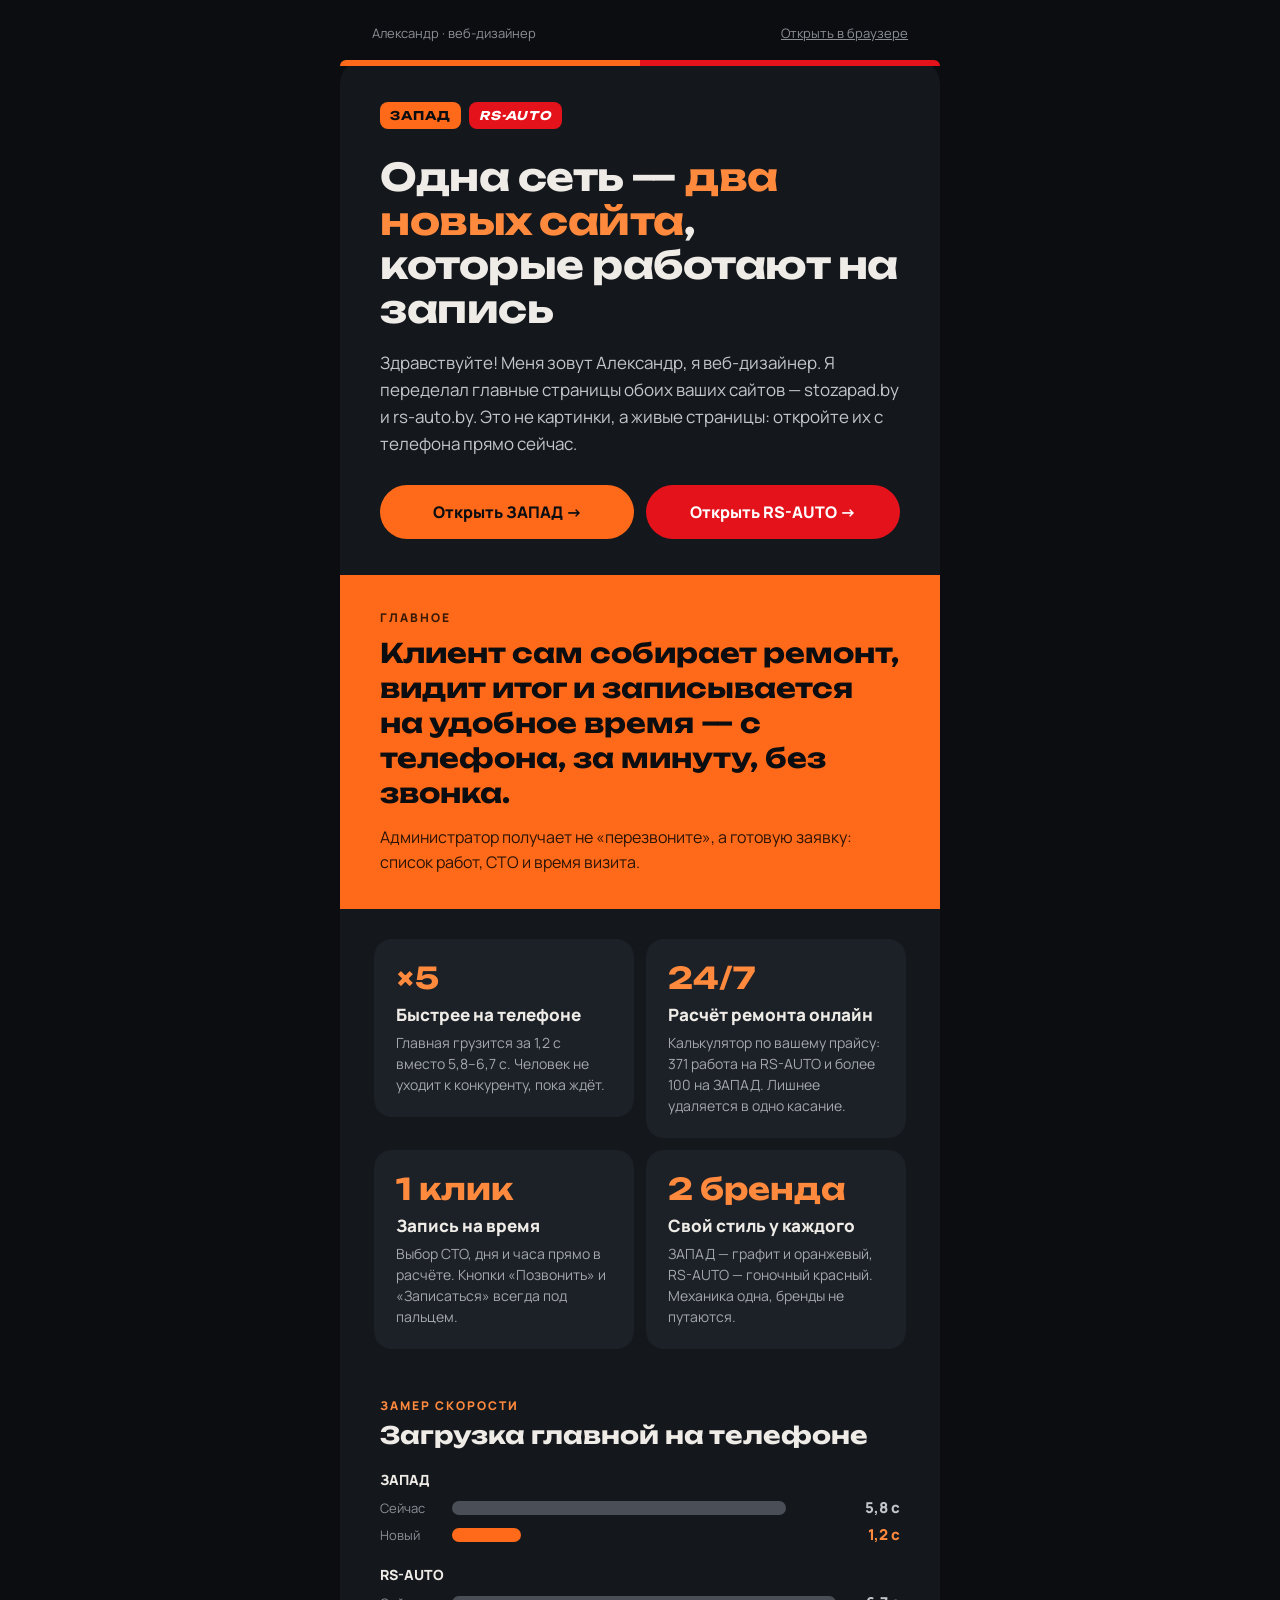
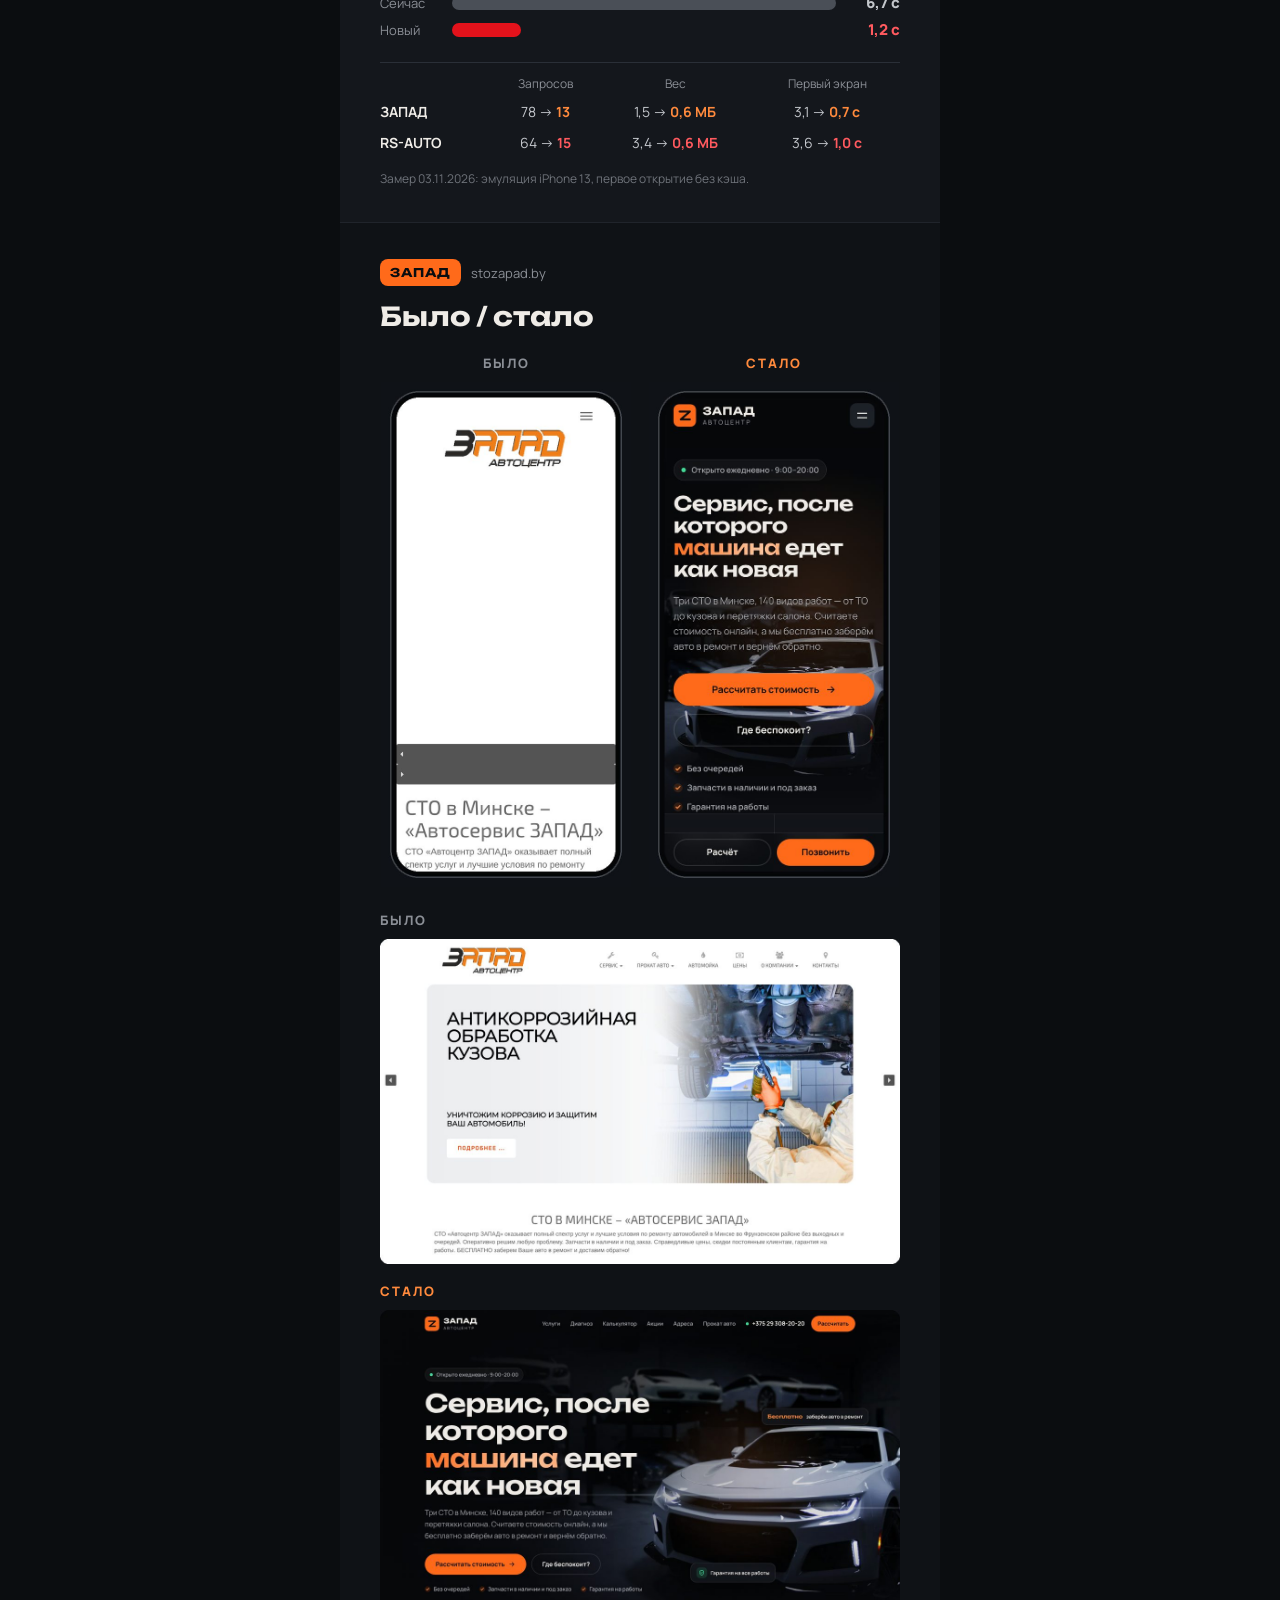
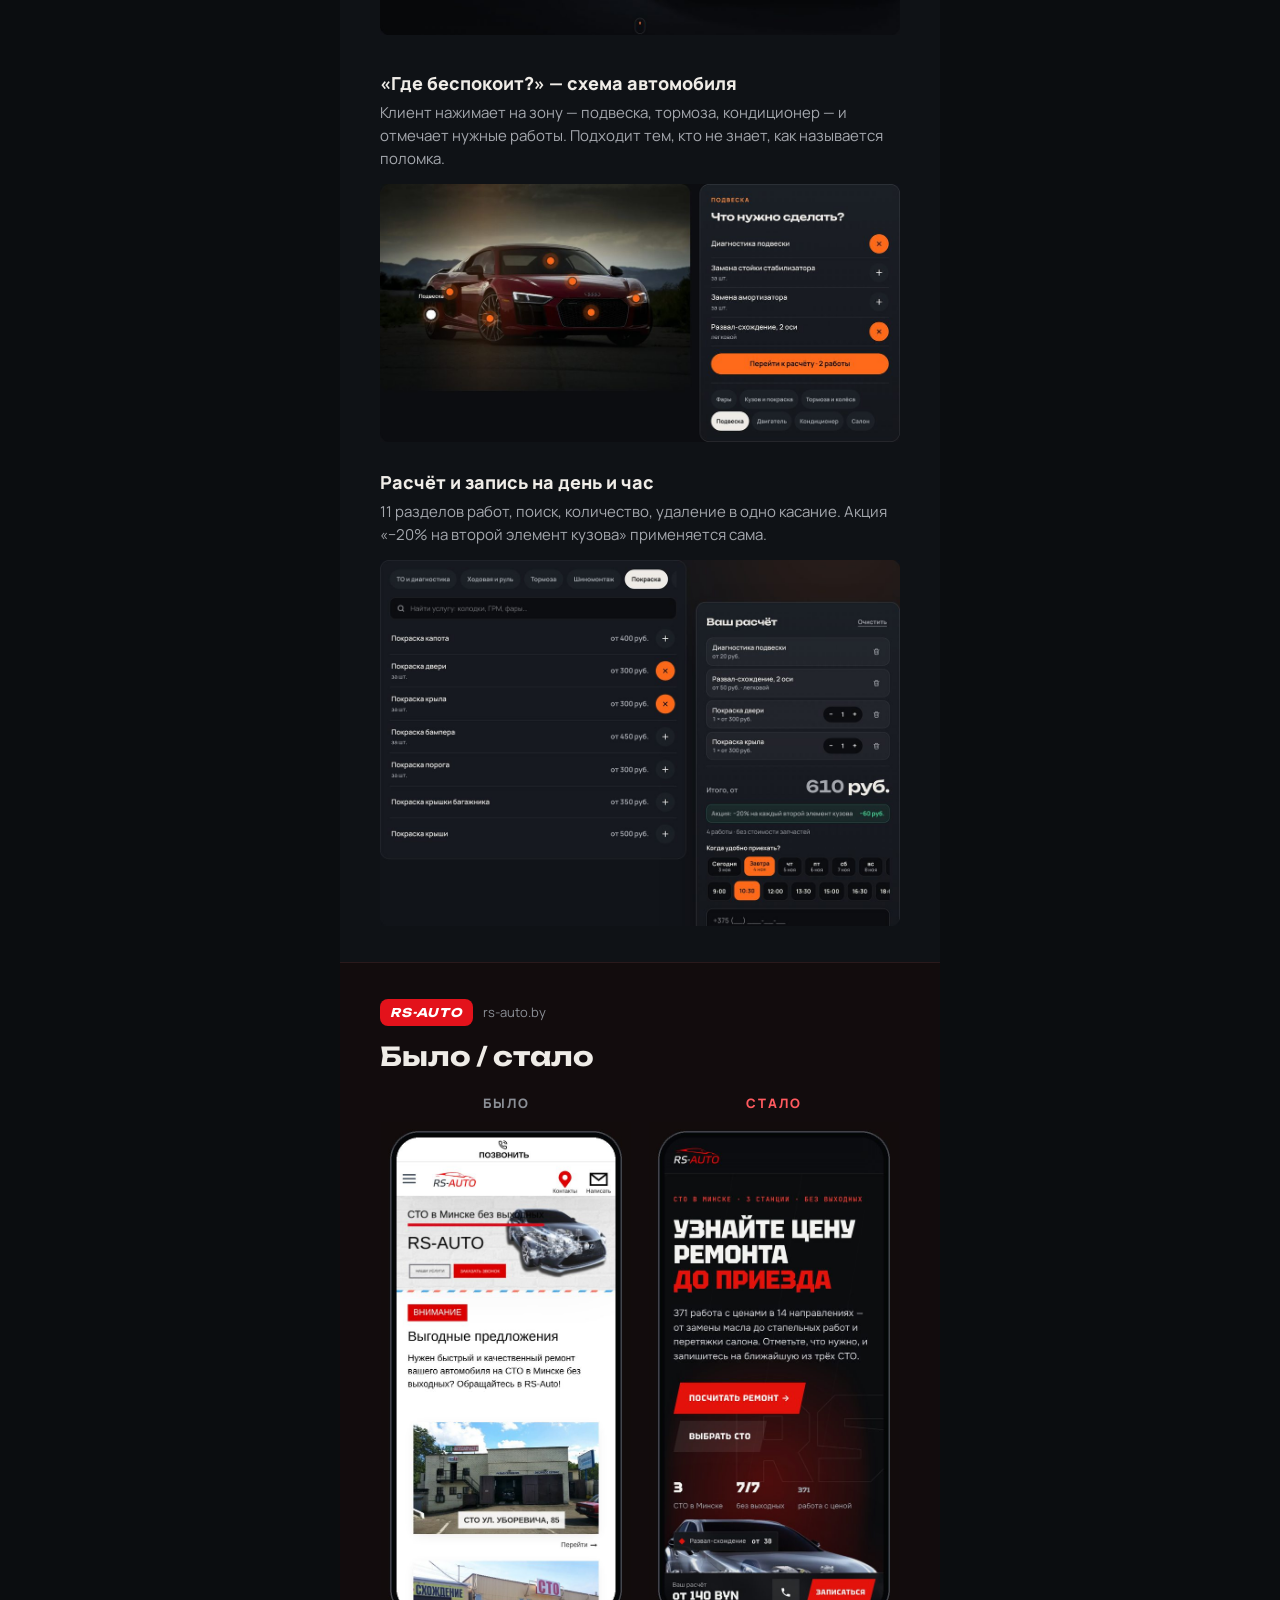
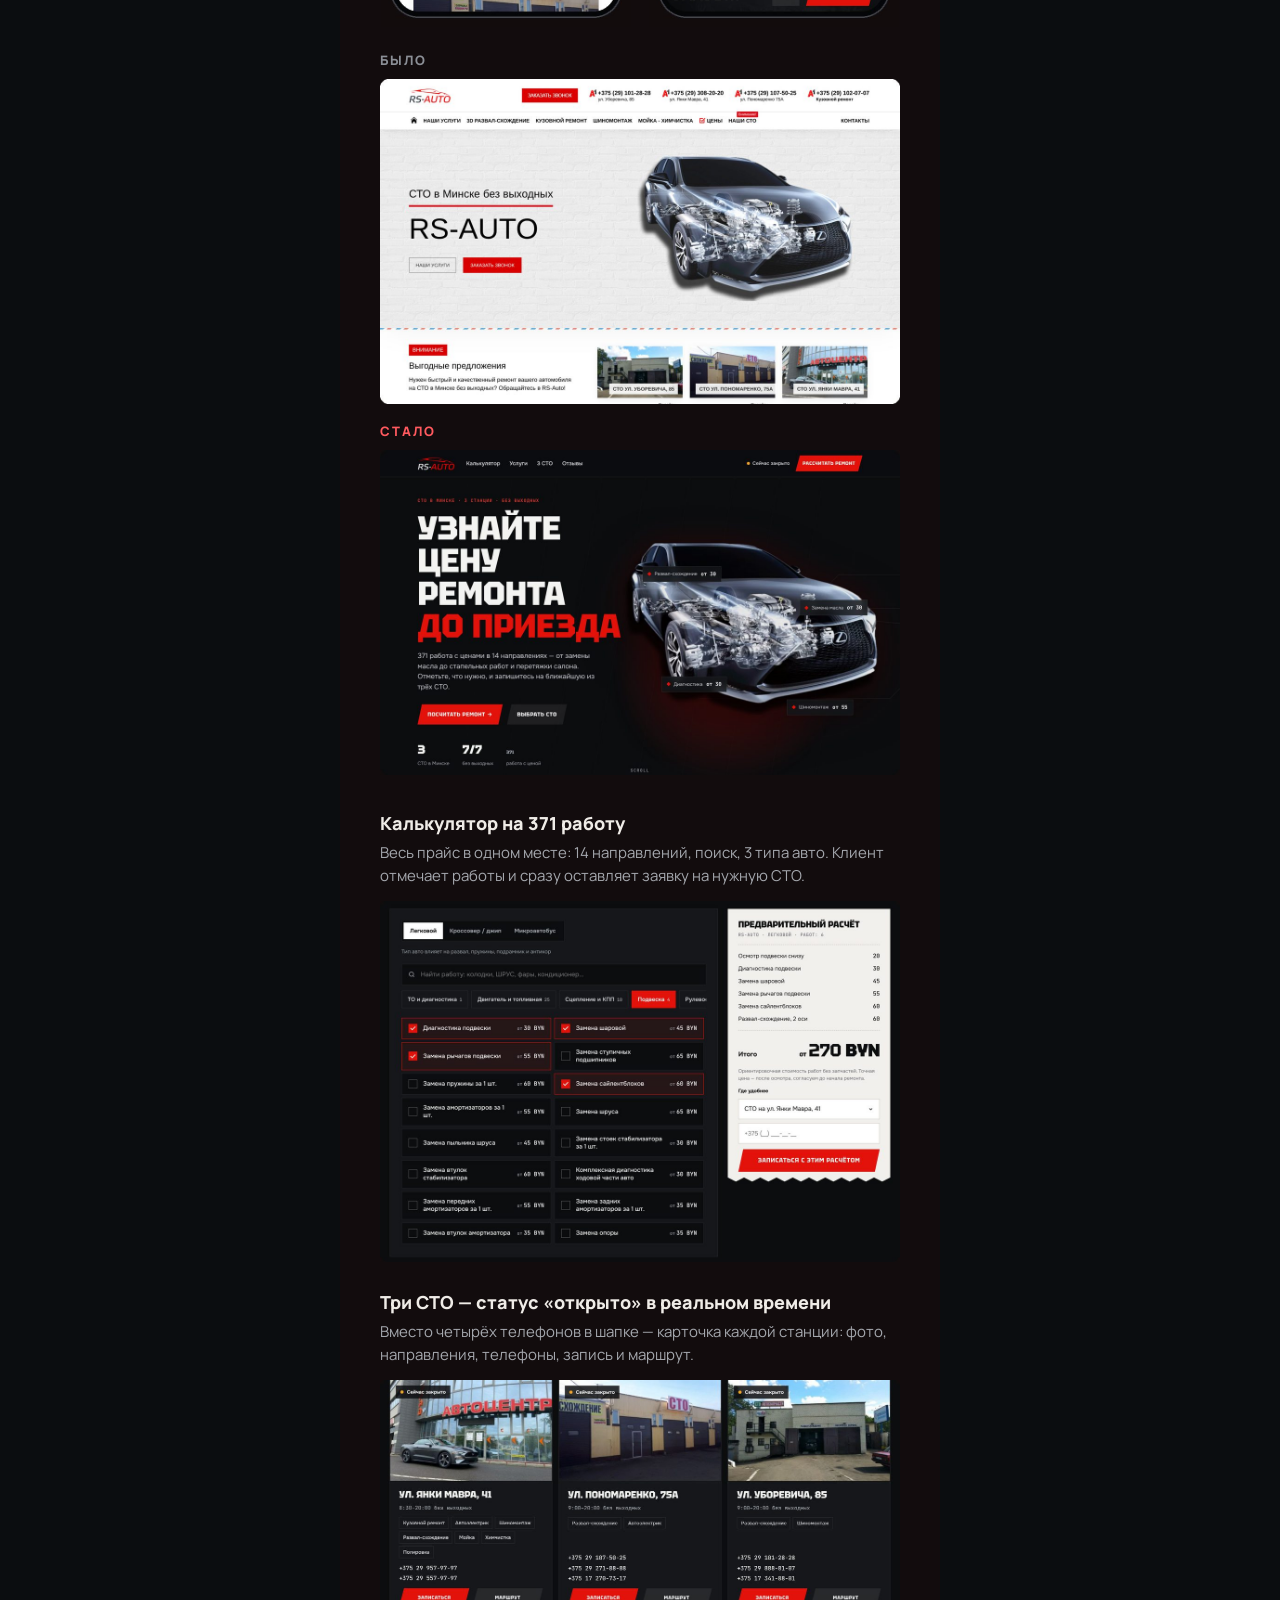
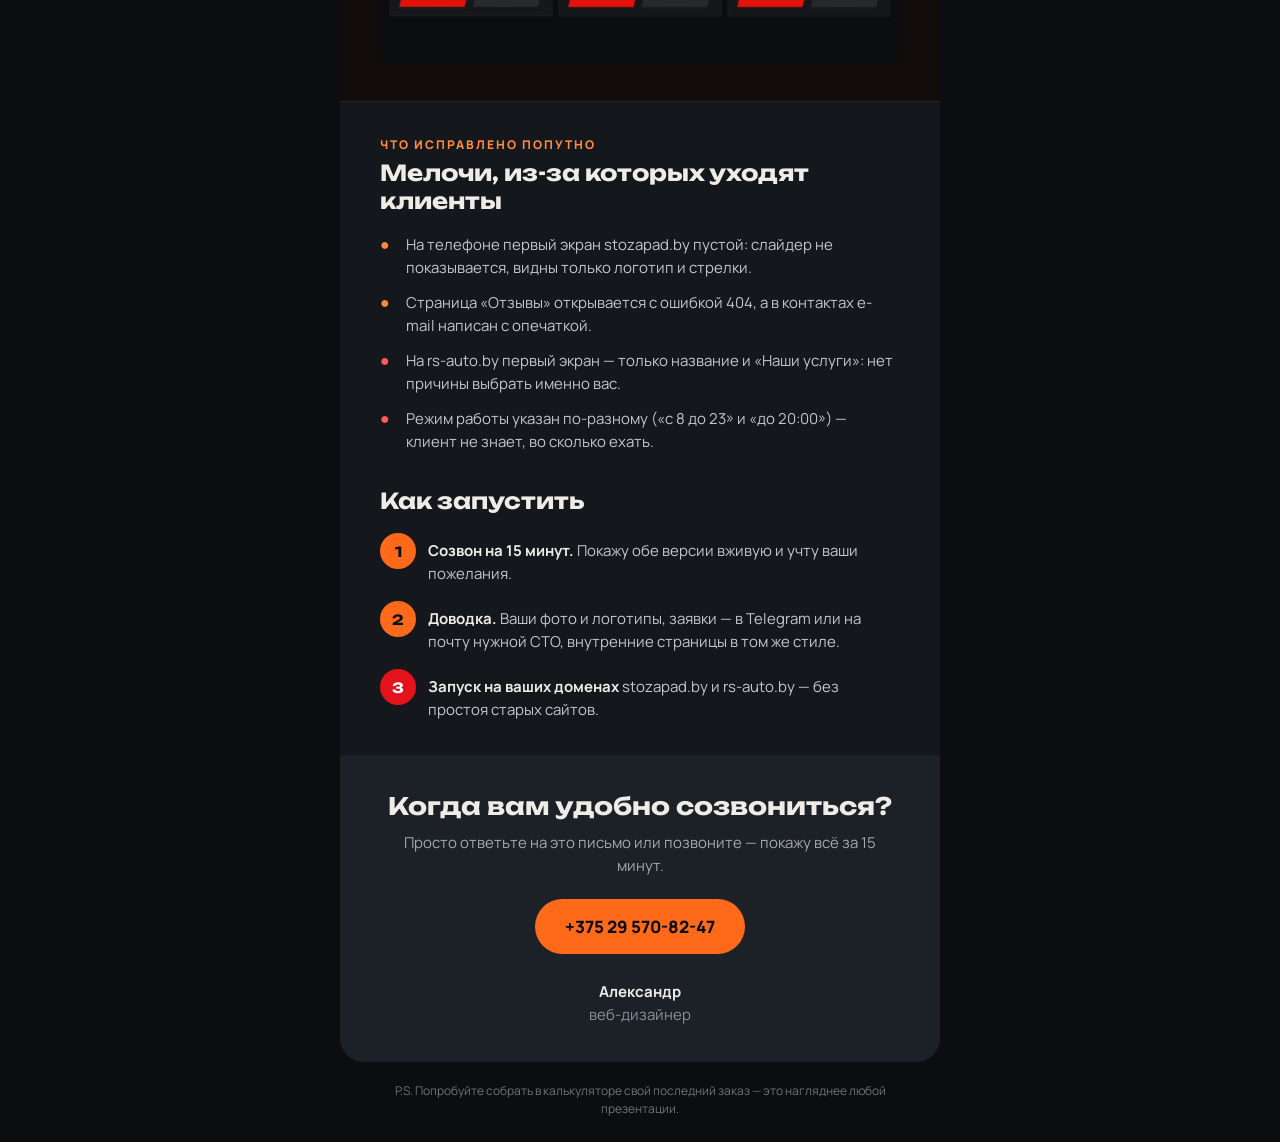
==== kp/index.html @ d2c8d39c "Коммерческое предложение (email) для ЗАПАД и RS-AUTO: было/стало, замеры скорости, УТП Co-Authored-B" ====
<!doctype html>
<html lang="ru" xmlns="http://www.w3.org/1999/xhtml">
<head>
<meta charset="utf-8">
<meta name="viewport" content="width=device-width, initial-scale=1">
<meta name="color-scheme" content="dark light">
<meta name="supported-color-schemes" content="dark light">
<title>Новые сайты для ЗАПАД и RS-AUTO — уже можно открыть с телефона</title>
<link href="https://fonts.googleapis.com/css2?family=Manrope:wght@400;600;700;800&family=Unbounded:wght@600;700&display=swap" rel="stylesheet">
<style>
  body{margin:0;padding:0;background:#0b0d10}
  a{color:#ff8a3d}
  @media only screen and (max-width:620px){
    .container{width:100%!important}
    .px{padding-left:20px!important;padding-right:20px!important}
    .stack{display:block!important;width:100%!important}
    .stack-pad{padding:0 0 12px 0!important}
    .h1{font-size:30px!important;line-height:36px!important}
    .h2{font-size:24px!important;line-height:30px!important}
    .big{font-size:40px!important}
    .phone{width:100%!important;max-width:260px!important;height:auto!important}
  }
</style>
</head>
<body style="margin:0;padding:0;background:#0b0d10;">
<!-- прехедер: виден в списке писем рядом с темой -->
<div style="display:none;max-height:0;overflow:hidden;opacity:0;color:#0b0d10;font-size:1px;line-height:1px;">Загрузка 1,2 с вместо 6,7 с, онлайн-расчёт ремонта и запись на время. Было / стало — внутри.&#8199;&#847;&#8199;&#847;&#8199;&#847;&#8199;&#847;&#8199;&#847;&#8199;&#847;&#8199;&#847;&#8199;&#847;</div>

<table role="presentation" width="100%" cellpadding="0" cellspacing="0" border="0" bgcolor="#0b0d10" style="background:#0b0d10;">
<tr><td align="center" style="padding:24px 12px;">

<table role="presentation" class="container" width="600" cellpadding="0" cellspacing="0" border="0" style="width:600px;max-width:600px;">

  <!-- верхняя строка -->
  <tr><td class="px" style="padding:0 32px 18px;font-family:Manrope,Arial,Helvetica,sans-serif;font-size:13px;line-height:18px;color:#8b8f96;">
    <table role="presentation" width="100%" cellpadding="0" cellspacing="0" border="0"><tr>
      <td style="font-family:Manrope,Arial,sans-serif;font-size:13px;color:#8b8f96;">Александр · веб-дизайнер</td>
      <td align="right" style="font-family:Manrope,Arial,sans-serif;font-size:13px;"><a href="https://dirol982.github.io/stozapad/kp/" style="color:#8b8f96;text-decoration:underline;">Открыть в браузере</a></td>
    </tr></table>
  </td></tr>

  <!-- HERO -->
  <tr><td bgcolor="#14171c" style="background:#14171c;border-radius:24px 24px 0 0;padding:0;">
    <table role="presentation" width="100%" cellpadding="0" cellspacing="0" border="0">
      <tr>
        <td width="50%" height="6" bgcolor="#ff6a1a" style="background:#ff6a1a;height:6px;font-size:0;line-height:0;border-radius:24px 0 0 0;">&nbsp;</td>
        <td width="50%" height="6" bgcolor="#e3121b" style="background:#e3121b;height:6px;font-size:0;line-height:0;border-radius:0 24px 0 0;">&nbsp;</td>
      </tr>
    </table>
    <table role="presentation" width="100%" cellpadding="0" cellspacing="0" border="0">
      <tr><td class="px" style="padding:36px 40px 8px;">
        <table role="presentation" cellpadding="0" cellspacing="0" border="0"><tr>
          <td style="background:#ff6a1a;border-radius:8px;padding:6px 10px;font-family:Unbounded,'Arial Black',Arial,sans-serif;font-size:12px;font-weight:700;color:#0b0d10;letter-spacing:1px;">ЗАПАД</td>
          <td style="width:8px;font-size:0;">&nbsp;</td>
          <td style="background:#e3121b;border-radius:8px;padding:6px 10px;font-family:Unbounded,'Arial Black',Arial,sans-serif;font-size:12px;font-weight:700;color:#ffffff;letter-spacing:1px;font-style:italic;">RS-AUTO</td>
        </tr></table>
      </td></tr>
      <tr><td class="px" style="padding:18px 40px 0;">
        <h1 class="h1" style="margin:0;font-family:Unbounded,'Arial Black',Arial,sans-serif;font-size:38px;line-height:44px;font-weight:700;color:#efece7;letter-spacing:-0.5px;">Одна сеть — <span style="color:#ff8a3d;">два новых сайта</span>, которые работают на запись</h1>
      </td></tr>
      <tr><td class="px" style="padding:18px 40px 0;font-family:Manrope,Arial,sans-serif;font-size:17px;line-height:27px;color:#c3c6cb;">
        Здравствуйте! Меня зовут Александр, я веб-дизайнер. Я переделал главные страницы обоих ваших сайтов — stozapad.by и rs-auto.by. Это не картинки, а живые страницы: откройте их с телефона прямо сейчас.
      </td></tr>
      <tr><td class="px" style="padding:28px 40px 36px;">
        <table role="presentation" cellpadding="0" cellspacing="0" border="0" width="100%"><tr>
          <td class="stack stack-pad" width="50%" style="padding-right:6px;">
            <table role="presentation" width="100%" cellpadding="0" cellspacing="0" border="0"><tr>
              <td align="center" bgcolor="#ff6a1a" style="background:#ff6a1a;border-radius:999px;">
                <a href="https://dirol982.github.io/stozapad/" style="display:block;padding:16px 10px;font-family:Manrope,Arial,sans-serif;font-size:16px;font-weight:800;color:#0b0d10;text-decoration:none;">Открыть ЗАПАД →</a>
              </td></tr></table>
          </td>
          <td class="stack" width="50%" style="padding-left:6px;">
            <table role="presentation" width="100%" cellpadding="0" cellspacing="0" border="0"><tr>
              <td align="center" bgcolor="#e3121b" style="background:#e3121b;border-radius:999px;">
                <a href="https://dirol982.github.io/rs-auto/" style="display:block;padding:16px 10px;font-family:Manrope,Arial,sans-serif;font-size:16px;font-weight:800;color:#ffffff;text-decoration:none;">Открыть RS-AUTO →</a>
              </td></tr></table>
          </td>
        </tr></table>
      </td></tr>
    </table>
  </td></tr>

  <!-- УТП -->
  <tr><td bgcolor="#ff6a1a" class="px" style="background:#ff6a1a;padding:34px 40px;">
    <p style="margin:0 0 10px;font-family:Manrope,Arial,sans-serif;font-size:12px;font-weight:800;letter-spacing:2px;text-transform:uppercase;color:#3a1a06;">Главное</p>
    <p class="h2" style="margin:0;font-family:Unbounded,'Arial Black',Arial,sans-serif;font-size:27px;line-height:35px;font-weight:700;color:#0b0d10;">Клиент сам собирает ремонт, видит итог и записывается на удобное время — с телефона, за минуту, без звонка.</p>
    <p style="margin:14px 0 0;font-family:Manrope,Arial,sans-serif;font-size:16px;line-height:25px;color:#2b1405;">Администратор получает не «перезвоните», а готовую заявку: список работ, СТО и время визита.</p>
  </td></tr>

  <!-- 4 преимущества -->
  <tr><td bgcolor="#14171c" class="px" style="background:#14171c;padding:30px 28px 10px;">
    <table role="presentation" width="100%" cellpadding="0" cellspacing="0" border="0">
      <tr>
        <td class="stack stack-pad" width="50%" valign="top" style="padding:0 6px 12px;">
          <table role="presentation" width="100%" cellpadding="0" cellspacing="0" border="0"><tr><td bgcolor="#1c2128" style="background:#1c2128;border-radius:18px;padding:22px;">
            <p style="margin:0;font-family:Unbounded,'Arial Black',Arial,sans-serif;font-size:30px;line-height:34px;font-weight:700;color:#ff8a3d;">×5</p>
            <p style="margin:8px 0 6px;font-family:Manrope,Arial,sans-serif;font-size:17px;font-weight:800;color:#efece7;">Быстрее на телефоне</p>
            <p style="margin:0;font-family:Manrope,Arial,sans-serif;font-size:14px;line-height:21px;color:#a4a7ad;">Главная грузится за 1,2 с вместо 5,8–6,7 с. Человек не уходит к конкуренту, пока ждёт.</p>
          </td></tr></table>
        </td>
        <td class="stack stack-pad" width="50%" valign="top" style="padding:0 6px 12px;">
          <table role="presentation" width="100%" cellpadding="0" cellspacing="0" border="0"><tr><td bgcolor="#1c2128" style="background:#1c2128;border-radius:18px;padding:22px;">
            <p style="margin:0;font-family:Unbounded,'Arial Black',Arial,sans-serif;font-size:30px;line-height:34px;font-weight:700;color:#ff8a3d;">24/7</p>
            <p style="margin:8px 0 6px;font-family:Manrope,Arial,sans-serif;font-size:17px;font-weight:800;color:#efece7;">Расчёт ремонта онлайн</p>
            <p style="margin:0;font-family:Manrope,Arial,sans-serif;font-size:14px;line-height:21px;color:#a4a7ad;">Калькулятор по вашему прайсу: 371 работа на RS-AUTO и более 100 на ЗАПАД. Лишнее удаляется в одно касание.</p>
          </td></tr></table>
        </td>
      </tr>
      <tr>
        <td class="stack stack-pad" width="50%" valign="top" style="padding:0 6px 12px;">
          <table role="presentation" width="100%" cellpadding="0" cellspacing="0" border="0"><tr><td bgcolor="#1c2128" style="background:#1c2128;border-radius:18px;padding:22px;">
            <p style="margin:0;font-family:Unbounded,'Arial Black',Arial,sans-serif;font-size:30px;line-height:34px;font-weight:700;color:#ff8a3d;">1 клик</p>
            <p style="margin:8px 0 6px;font-family:Manrope,Arial,sans-serif;font-size:17px;font-weight:800;color:#efece7;">Запись на время</p>
            <p style="margin:0;font-family:Manrope,Arial,sans-serif;font-size:14px;line-height:21px;color:#a4a7ad;">Выбор СТО, дня и часа прямо в расчёте. Кнопки «Позвонить» и «Записаться» всегда под пальцем.</p>
          </td></tr></table>
        </td>
        <td class="stack stack-pad" width="50%" valign="top" style="padding:0 6px 12px;">
          <table role="presentation" width="100%" cellpadding="0" cellspacing="0" border="0"><tr><td bgcolor="#1c2128" style="background:#1c2128;border-radius:18px;padding:22px;">
            <p style="margin:0;font-family:Unbounded,'Arial Black',Arial,sans-serif;font-size:30px;line-height:34px;font-weight:700;color:#ff8a3d;">2 бренда</p>
            <p style="margin:8px 0 6px;font-family:Manrope,Arial,sans-serif;font-size:17px;font-weight:800;color:#efece7;">Свой стиль у каждого</p>
            <p style="margin:0;font-family:Manrope,Arial,sans-serif;font-size:14px;line-height:21px;color:#a4a7ad;">ЗАПАД — графит и оранжевый, RS-AUTO — гоночный красный. Механика одна, бренды не путаются.</p>
          </td></tr></table>
        </td>
      </tr>
    </table>
  </td></tr>

  <!-- СКОРОСТЬ -->
  <tr><td bgcolor="#14171c" class="px" style="background:#14171c;padding:26px 40px 34px;">
    <p style="margin:0 0 6px;font-family:Manrope,Arial,sans-serif;font-size:12px;font-weight:800;letter-spacing:2px;text-transform:uppercase;color:#ff8a3d;">Замер скорости</p>
    <p class="h2" style="margin:0 0 20px;font-family:Unbounded,'Arial Black',Arial,sans-serif;font-size:24px;line-height:30px;font-weight:700;color:#efece7;">Загрузка главной на телефоне</p>

    <!-- ЗАПАД -->
    <p style="margin:0 0 8px;font-family:Manrope,Arial,sans-serif;font-size:14px;font-weight:800;color:#efece7;">ЗАПАД</p>
    <table role="presentation" width="100%" cellpadding="0" cellspacing="0" border="0" style="margin-bottom:6px;"><tr>
      <td width="72" style="font-family:Manrope,Arial,sans-serif;font-size:13px;color:#8b8f96;">Сейчас</td>
      <td><table role="presentation" width="87%" cellpadding="0" cellspacing="0" border="0"><tr><td bgcolor="#4a4f57" height="14" style="background:#4a4f57;border-radius:7px;height:14px;font-size:0;line-height:0;">&nbsp;</td></tr></table></td>
      <td width="64" align="right" style="font-family:Manrope,Arial,sans-serif;font-size:15px;font-weight:800;color:#c3c6cb;">5,8 с</td>
    </tr></table>
    <table role="presentation" width="100%" cellpadding="0" cellspacing="0" border="0" style="margin-bottom:20px;"><tr>
      <td width="72" style="font-family:Manrope,Arial,sans-serif;font-size:13px;color:#8b8f96;">Новый</td>
      <td><table role="presentation" width="18%" cellpadding="0" cellspacing="0" border="0"><tr><td bgcolor="#ff6a1a" height="14" style="background:#ff6a1a;border-radius:7px;height:14px;font-size:0;line-height:0;">&nbsp;</td></tr></table></td>
      <td width="64" align="right" style="font-family:Manrope,Arial,sans-serif;font-size:15px;font-weight:800;color:#ff8a3d;">1,2 с</td>
    </tr></table>

    <!-- RS -->
    <p style="margin:0 0 8px;font-family:Manrope,Arial,sans-serif;font-size:14px;font-weight:800;color:#efece7;">RS-AUTO</p>
    <table role="presentation" width="100%" cellpadding="0" cellspacing="0" border="0" style="margin-bottom:6px;"><tr>
      <td width="72" style="font-family:Manrope,Arial,sans-serif;font-size:13px;color:#8b8f96;">Сейчас</td>
      <td><table role="presentation" width="100%" cellpadding="0" cellspacing="0" border="0"><tr><td bgcolor="#4a4f57" height="14" style="background:#4a4f57;border-radius:7px;height:14px;font-size:0;line-height:0;">&nbsp;</td></tr></table></td>
      <td width="64" align="right" style="font-family:Manrope,Arial,sans-serif;font-size:15px;font-weight:800;color:#c3c6cb;">6,7 с</td>
    </tr></table>
    <table role="presentation" width="100%" cellpadding="0" cellspacing="0" border="0" style="margin-bottom:22px;"><tr>
      <td width="72" style="font-family:Manrope,Arial,sans-serif;font-size:13px;color:#8b8f96;">Новый</td>
      <td><table role="presentation" width="18%" cellpadding="0" cellspacing="0" border="0"><tr><td bgcolor="#e3121b" height="14" style="background:#e3121b;border-radius:7px;height:14px;font-size:0;line-height:0;">&nbsp;</td></tr></table></td>
      <td width="64" align="right" style="font-family:Manrope,Arial,sans-serif;font-size:15px;font-weight:800;color:#ff5a5f;">1,2 с</td>
    </tr></table>

    <table role="presentation" width="100%" cellpadding="0" cellspacing="0" border="0" style="border-top:1px solid #2a2f37;">
      <tr>
        <td style="padding:12px 0 4px;font-family:Manrope,Arial,sans-serif;font-size:12px;color:#8b8f96;"></td>
        <td align="center" style="padding:12px 0 4px;font-family:Manrope,Arial,sans-serif;font-size:12px;color:#8b8f96;">Запросов</td>
        <td align="center" style="padding:12px 0 4px;font-family:Manrope,Arial,sans-serif;font-size:12px;color:#8b8f96;">Вес</td>
        <td align="center" style="padding:12px 0 4px;font-family:Manrope,Arial,sans-serif;font-size:12px;color:#8b8f96;">Первый экран</td>
      </tr>
      <tr>
        <td style="padding:6px 0;font-family:Manrope,Arial,sans-serif;font-size:14px;font-weight:700;color:#efece7;">ЗАПАД</td>
        <td align="center" style="padding:6px 0;font-family:Manrope,Arial,sans-serif;font-size:14px;color:#c3c6cb;">78 → <b style="color:#ff8a3d;">13</b></td>
        <td align="center" style="padding:6px 0;font-family:Manrope,Arial,sans-serif;font-size:14px;color:#c3c6cb;">1,5 → <b style="color:#ff8a3d;">0,6 МБ</b></td>
        <td align="center" style="padding:6px 0;font-family:Manrope,Arial,sans-serif;font-size:14px;color:#c3c6cb;">3,1 → <b style="color:#ff8a3d;">0,7 с</b></td>
      </tr>
      <tr>
        <td style="padding:6px 0;font-family:Manrope,Arial,sans-serif;font-size:14px;font-weight:700;color:#efece7;">RS-AUTO</td>
        <td align="center" style="padding:6px 0;font-family:Manrope,Arial,sans-serif;font-size:14px;color:#c3c6cb;">64 → <b style="color:#ff5a5f;">15</b></td>
        <td align="center" style="padding:6px 0;font-family:Manrope,Arial,sans-serif;font-size:14px;color:#c3c6cb;">3,4 → <b style="color:#ff5a5f;">0,6 МБ</b></td>
        <td align="center" style="padding:6px 0;font-family:Manrope,Arial,sans-serif;font-size:14px;color:#c3c6cb;">3,6 → <b style="color:#ff5a5f;">1,0 с</b></td>
      </tr>
    </table>
    <p style="margin:12px 0 0;font-family:Manrope,Arial,sans-serif;font-size:12px;line-height:18px;color:#6f737a;">Замер 03.11.2026: эмуляция iPhone 13, первое открытие без кэша.</p>
  </td></tr>

  <!-- БЫЛО / СТАЛО: ЗАПАД -->
  <tr><td bgcolor="#0f1216" class="px" style="background:#0f1216;padding:36px 40px 10px;border-top:1px solid #20242b;">
    <table role="presentation" cellpadding="0" cellspacing="0" border="0"><tr>
      <td style="background:#ff6a1a;border-radius:8px;padding:6px 10px;font-family:Unbounded,'Arial Black',Arial,sans-serif;font-size:12px;font-weight:700;color:#0b0d10;letter-spacing:1px;">ЗАПАД</td>
      <td style="padding-left:10px;font-family:Manrope,Arial,sans-serif;font-size:13px;color:#8b8f96;">stozapad.by</td>
    </tr></table>
    <p class="h2" style="margin:14px 0 22px;font-family:Unbounded,'Arial Black',Arial,sans-serif;font-size:26px;line-height:32px;font-weight:700;color:#efece7;">Было / стало</p>

    <!-- телефоны -->
    <table role="presentation" width="100%" cellpadding="0" cellspacing="0" border="0"><tr>
      <td class="stack stack-pad" width="50%" align="center" valign="top" style="padding-right:8px;">
        <p style="margin:0 0 10px;font-family:Manrope,Arial,sans-serif;font-size:13px;font-weight:800;letter-spacing:2px;text-transform:uppercase;color:#8b8f96;">Было</p>
        <img class="phone" src="https://dirol982.github.io/stozapad/kp/img/oldsto-phone.jpg" width="250" height="503" alt="Старая главная stozapad.by на телефоне" style="display:block;width:250px;height:auto;border:0;">
      </td>
      <td class="stack" width="50%" align="center" valign="top" style="padding-left:8px;">
        <p style="margin:0 0 10px;font-family:Manrope,Arial,sans-serif;font-size:13px;font-weight:800;letter-spacing:2px;text-transform:uppercase;color:#ff8a3d;">Стало</p>
        <img class="phone" src="https://dirol982.github.io/stozapad/kp/img/newsto-phone.jpg" width="250" height="503" alt="Новая главная ЗАПАД на телефоне" style="display:block;width:250px;height:auto;border:0;">
      </td>
    </tr></table>

    <p style="margin:24px 0 10px;font-family:Manrope,Arial,sans-serif;font-size:13px;font-weight:800;letter-spacing:2px;text-transform:uppercase;color:#8b8f96;">Было</p>
    <img src="https://dirol982.github.io/stozapad/kp/img/oldsto-desktop.jpg" width="520" alt="Старая главная stozapad.by на компьютере" style="display:block;width:100%;max-width:520px;height:auto;border:0;">
    <p style="margin:18px 0 10px;font-family:Manrope,Arial,sans-serif;font-size:13px;font-weight:800;letter-spacing:2px;text-transform:uppercase;color:#ff8a3d;">Стало</p>
    <a href="https://dirol982.github.io/stozapad/"><img src="https://dirol982.github.io/stozapad/kp/img/newsto-desktop.jpg" width="520" alt="Новая главная ЗАПАД на компьютере" style="display:block;width:100%;max-width:520px;height:auto;border:0;"></a>
  </td></tr>

  <!-- функции ЗАПАД -->
  <tr><td bgcolor="#0f1216" class="px" style="background:#0f1216;padding:26px 40px 36px;">
    <p style="margin:0 0 6px;font-family:Manrope,Arial,sans-serif;font-size:18px;font-weight:800;color:#efece7;">«Где беспокоит?» — схема автомобиля</p>
    <p style="margin:0 0 14px;font-family:Manrope,Arial,sans-serif;font-size:15px;line-height:23px;color:#a4a7ad;">Клиент нажимает на зону — подвеска, тормоза, кондиционер — и отмечает нужные работы. Подходит тем, кто не знает, как называется поломка.</p>
    <img src="https://dirol982.github.io/stozapad/kp/img/sto-doctor.jpg" width="520" alt="Интерактивная схема автомобиля с выбором работ" style="display:block;width:100%;max-width:520px;height:auto;border:0;">

    <p style="margin:28px 0 6px;font-family:Manrope,Arial,sans-serif;font-size:18px;font-weight:800;color:#efece7;">Расчёт и запись на день и час</p>
    <p style="margin:0 0 14px;font-family:Manrope,Arial,sans-serif;font-size:15px;line-height:23px;color:#a4a7ad;">11 разделов работ, поиск, количество, удаление в одно касание. Акция «−20% на второй элемент кузова» применяется сама.</p>
    <img src="https://dirol982.github.io/stozapad/kp/img/sto-calc.jpg" width="520" alt="Онлайн-расчёт с выбором дня и времени визита" style="display:block;width:100%;max-width:520px;height:auto;border:0;">
  </td></tr>

  <!-- БЫЛО / СТАЛО: RS -->
  <tr><td bgcolor="#120c0d" class="px" style="background:#120c0d;padding:36px 40px 10px;border-top:1px solid #2a1a1c;">
    <table role="presentation" cellpadding="0" cellspacing="0" border="0"><tr>
      <td style="background:#e3121b;border-radius:8px;padding:6px 10px;font-family:Unbounded,'Arial Black',Arial,sans-serif;font-size:12px;font-weight:700;color:#ffffff;letter-spacing:1px;font-style:italic;">RS-AUTO</td>
      <td style="padding-left:10px;font-family:Manrope,Arial,sans-serif;font-size:13px;color:#8b8f96;">rs-auto.by</td>
    </tr></table>
    <p class="h2" style="margin:14px 0 22px;font-family:Unbounded,'Arial Black',Arial,sans-serif;font-size:26px;line-height:32px;font-weight:700;color:#efece7;">Было / стало</p>

    <table role="presentation" width="100%" cellpadding="0" cellspacing="0" border="0"><tr>
      <td class="stack stack-pad" width="50%" align="center" valign="top" style="padding-right:8px;">
        <p style="margin:0 0 10px;font-family:Manrope,Arial,sans-serif;font-size:13px;font-weight:800;letter-spacing:2px;text-transform:uppercase;color:#8b8f96;">Было</p>
        <img class="phone" src="https://dirol982.github.io/stozapad/kp/img/oldrs-phone.jpg" width="250" height="503" alt="Старая главная rs-auto.by на телефоне" style="display:block;width:250px;height:auto;border:0;">
      </td>
      <td class="stack" width="50%" align="center" valign="top" style="padding-left:8px;">
        <p style="margin:0 0 10px;font-family:Manrope,Arial,sans-serif;font-size:13px;font-weight:800;letter-spacing:2px;text-transform:uppercase;color:#ff5a5f;">Стало</p>
        <img class="phone" src="https://dirol982.github.io/stozapad/kp/img/newrs-phone.jpg" width="250" height="503" alt="Новая главная RS-AUTO на телефоне" style="display:block;width:250px;height:auto;border:0;">
      </td>
    </tr></table>

    <p style="margin:24px 0 10px;font-family:Manrope,Arial,sans-serif;font-size:13px;font-weight:800;letter-spacing:2px;text-transform:uppercase;color:#8b8f96;">Было</p>
    <img src="https://dirol982.github.io/stozapad/kp/img/oldrs-desktop.jpg" width="520" alt="Старая главная rs-auto.by на компьютере" style="display:block;width:100%;max-width:520px;height:auto;border:0;">
    <p style="margin:18px 0 10px;font-family:Manrope,Arial,sans-serif;font-size:13px;font-weight:800;letter-spacing:2px;text-transform:uppercase;color:#ff5a5f;">Стало</p>
    <a href="https://dirol982.github.io/rs-auto/"><img src="https://dirol982.github.io/stozapad/kp/img/newrs-desktop.jpg" width="520" alt="Новая главная RS-AUTO на компьютере" style="display:block;width:100%;max-width:520px;height:auto;border:0;"></a>
  </td></tr>

  <!-- функции RS -->
  <tr><td bgcolor="#120c0d" class="px" style="background:#120c0d;padding:26px 40px 36px;">
    <p style="margin:0 0 6px;font-family:Manrope,Arial,sans-serif;font-size:18px;font-weight:800;color:#efece7;">Калькулятор на 371 работу</p>
    <p style="margin:0 0 14px;font-family:Manrope,Arial,sans-serif;font-size:15px;line-height:23px;color:#a4a7ad;">Весь прайс в одном месте: 14 направлений, поиск, 3 типа авто. Клиент отмечает работы и сразу оставляет заявку на нужную СТО.</p>
    <img src="https://dirol982.github.io/stozapad/kp/img/rs-calc.jpg" width="520" alt="Калькулятор ремонта RS-AUTO" style="display:block;width:100%;max-width:520px;height:auto;border:0;">

    <p style="margin:28px 0 6px;font-family:Manrope,Arial,sans-serif;font-size:18px;font-weight:800;color:#efece7;">Три СТО — статус «открыто» в реальном времени</p>
    <p style="margin:0 0 14px;font-family:Manrope,Arial,sans-serif;font-size:15px;line-height:23px;color:#a4a7ad;">Вместо четырёх телефонов в шапке — карточка каждой станции: фото, направления, телефоны, запись и маршрут.</p>
    <img src="https://dirol982.github.io/stozapad/kp/img/rs-stations.jpg" width="520" alt="Карточки трёх СТО RS-AUTO со статусом работы" style="display:block;width:100%;max-width:520px;height:auto;border:0;">
  </td></tr>

  <!-- что мешает сейчас -->
  <tr><td bgcolor="#14171c" class="px" style="background:#14171c;padding:34px 40px;border-top:1px solid #20242b;">
    <p style="margin:0 0 6px;font-family:Manrope,Arial,sans-serif;font-size:12px;font-weight:800;letter-spacing:2px;text-transform:uppercase;color:#ff8a3d;">Что исправлено попутно</p>
    <p class="h2" style="margin:0 0 18px;font-family:Unbounded,'Arial Black',Arial,sans-serif;font-size:22px;line-height:28px;font-weight:700;color:#efece7;">Мелочи, из-за которых уходят клиенты</p>
    <table role="presentation" width="100%" cellpadding="0" cellspacing="0" border="0">
      <tr><td valign="top" width="26" style="padding:0 0 12px;font-family:Manrope,Arial,sans-serif;font-size:16px;color:#ff8a3d;">●</td><td style="padding:0 0 12px;font-family:Manrope,Arial,sans-serif;font-size:15px;line-height:23px;color:#c3c6cb;">На телефоне первый экран stozapad.by пустой: слайдер не показывается, видны только логотип и стрелки.</td></tr>
      <tr><td valign="top" width="26" style="padding:0 0 12px;font-family:Manrope,Arial,sans-serif;font-size:16px;color:#ff8a3d;">●</td><td style="padding:0 0 12px;font-family:Manrope,Arial,sans-serif;font-size:15px;line-height:23px;color:#c3c6cb;">Страница «Отзывы» открывается с ошибкой 404, а в контактах e-mail написан с опечаткой.</td></tr>
      <tr><td valign="top" width="26" style="padding:0 0 12px;font-family:Manrope,Arial,sans-serif;font-size:16px;color:#ff5a5f;">●</td><td style="padding:0 0 12px;font-family:Manrope,Arial,sans-serif;font-size:15px;line-height:23px;color:#c3c6cb;">На rs-auto.by первый экран — только название и «Наши услуги»: нет причины выбрать именно вас.</td></tr>
      <tr><td valign="top" width="26" style="padding:0;font-family:Manrope,Arial,sans-serif;font-size:16px;color:#ff5a5f;">●</td><td style="padding:0;font-family:Manrope,Arial,sans-serif;font-size:15px;line-height:23px;color:#c3c6cb;">Режим работы указан по-разному («с 8 до 23» и «до 20:00») — клиент не знает, во сколько ехать.</td></tr>
    </table>
  </td></tr>

  <!-- что дальше -->
  <tr><td bgcolor="#14171c" class="px" style="background:#14171c;padding:0 40px 34px;">
    <p class="h2" style="margin:0 0 18px;font-family:Unbounded,'Arial Black',Arial,sans-serif;font-size:22px;line-height:28px;font-weight:700;color:#efece7;">Как запустить</p>
    <table role="presentation" width="100%" cellpadding="0" cellspacing="0" border="0">
      <tr>
        <td valign="top" width="48" style="padding:0 0 16px;"><table role="presentation" cellpadding="0" cellspacing="0" border="0"><tr><td width="36" height="36" align="center" bgcolor="#ff6a1a" style="background:#ff6a1a;border-radius:18px;font-family:Unbounded,'Arial Black',Arial,sans-serif;font-size:14px;font-weight:700;color:#0b0d10;">1</td></tr></table></td>
        <td style="padding:6px 0 16px;font-family:Manrope,Arial,sans-serif;font-size:15px;line-height:23px;color:#c3c6cb;"><b style="color:#efece7;">Созвон на 15 минут.</b> Покажу обе версии вживую и учту ваши пожелания.</td>
      </tr>
      <tr>
        <td valign="top" width="48" style="padding:0 0 16px;"><table role="presentation" cellpadding="0" cellspacing="0" border="0"><tr><td width="36" height="36" align="center" bgcolor="#ff6a1a" style="background:#ff6a1a;border-radius:18px;font-family:Unbounded,'Arial Black',Arial,sans-serif;font-size:14px;font-weight:700;color:#0b0d10;">2</td></tr></table></td>
        <td style="padding:6px 0 16px;font-family:Manrope,Arial,sans-serif;font-size:15px;line-height:23px;color:#c3c6cb;"><b style="color:#efece7;">Доводка.</b> Ваши фото и логотипы, заявки — в Telegram или на почту нужной СТО, внутренние страницы в том же стиле.</td>
      </tr>
      <tr>
        <td valign="top" width="48"><table role="presentation" cellpadding="0" cellspacing="0" border="0"><tr><td width="36" height="36" align="center" bgcolor="#e3121b" style="background:#e3121b;border-radius:18px;font-family:Unbounded,'Arial Black',Arial,sans-serif;font-size:14px;font-weight:700;color:#ffffff;">3</td></tr></table></td>
        <td style="padding:6px 0 0;font-family:Manrope,Arial,sans-serif;font-size:15px;line-height:23px;color:#c3c6cb;"><b style="color:#efece7;">Запуск на ваших доменах</b> stozapad.by и rs-auto.by — без простоя старых сайтов.</td>
      </tr>
    </table>
  </td></tr>

  <!-- CTA -->
  <tr><td bgcolor="#1c2128" class="px" style="background:#1c2128;padding:36px 40px;border-radius:0 0 24px 24px;" align="center">
    <p class="h2" style="margin:0 0 10px;font-family:Unbounded,'Arial Black',Arial,sans-serif;font-size:24px;line-height:30px;font-weight:700;color:#efece7;">Когда вам удобно созвониться?</p>
    <p style="margin:0 0 22px;font-family:Manrope,Arial,sans-serif;font-size:15px;line-height:23px;color:#a4a7ad;">Просто ответьте на это письмо или позвоните — покажу всё за 15 минут.</p>
    <table role="presentation" cellpadding="0" cellspacing="0" border="0" align="center"><tr>
      <td align="center" bgcolor="#ff6a1a" style="background:#ff6a1a;border-radius:999px;">
        <a href="tel:+375295708247" style="display:block;padding:16px 30px;font-family:Manrope,Arial,sans-serif;font-size:17px;font-weight:800;color:#0b0d10;text-decoration:none;">+375 29 570-82-47</a>
      </td></tr></table>
    <p style="margin:26px 0 0;font-family:Manrope,Arial,sans-serif;font-size:15px;line-height:23px;color:#efece7;"><b>Александр</b><br><span style="color:#8b8f96;">веб-дизайнер</span></p>
  </td></tr>

  <tr><td class="px" style="padding:20px 32px 0;font-family:Manrope,Arial,sans-serif;font-size:12px;line-height:18px;color:#6f737a;" align="center">
    P.S. Попробуйте собрать в калькуляторе свой последний заказ — это нагляднее любой презентации.
  </td></tr>

</table>
</td></tr>
</table>
</body>
</html>
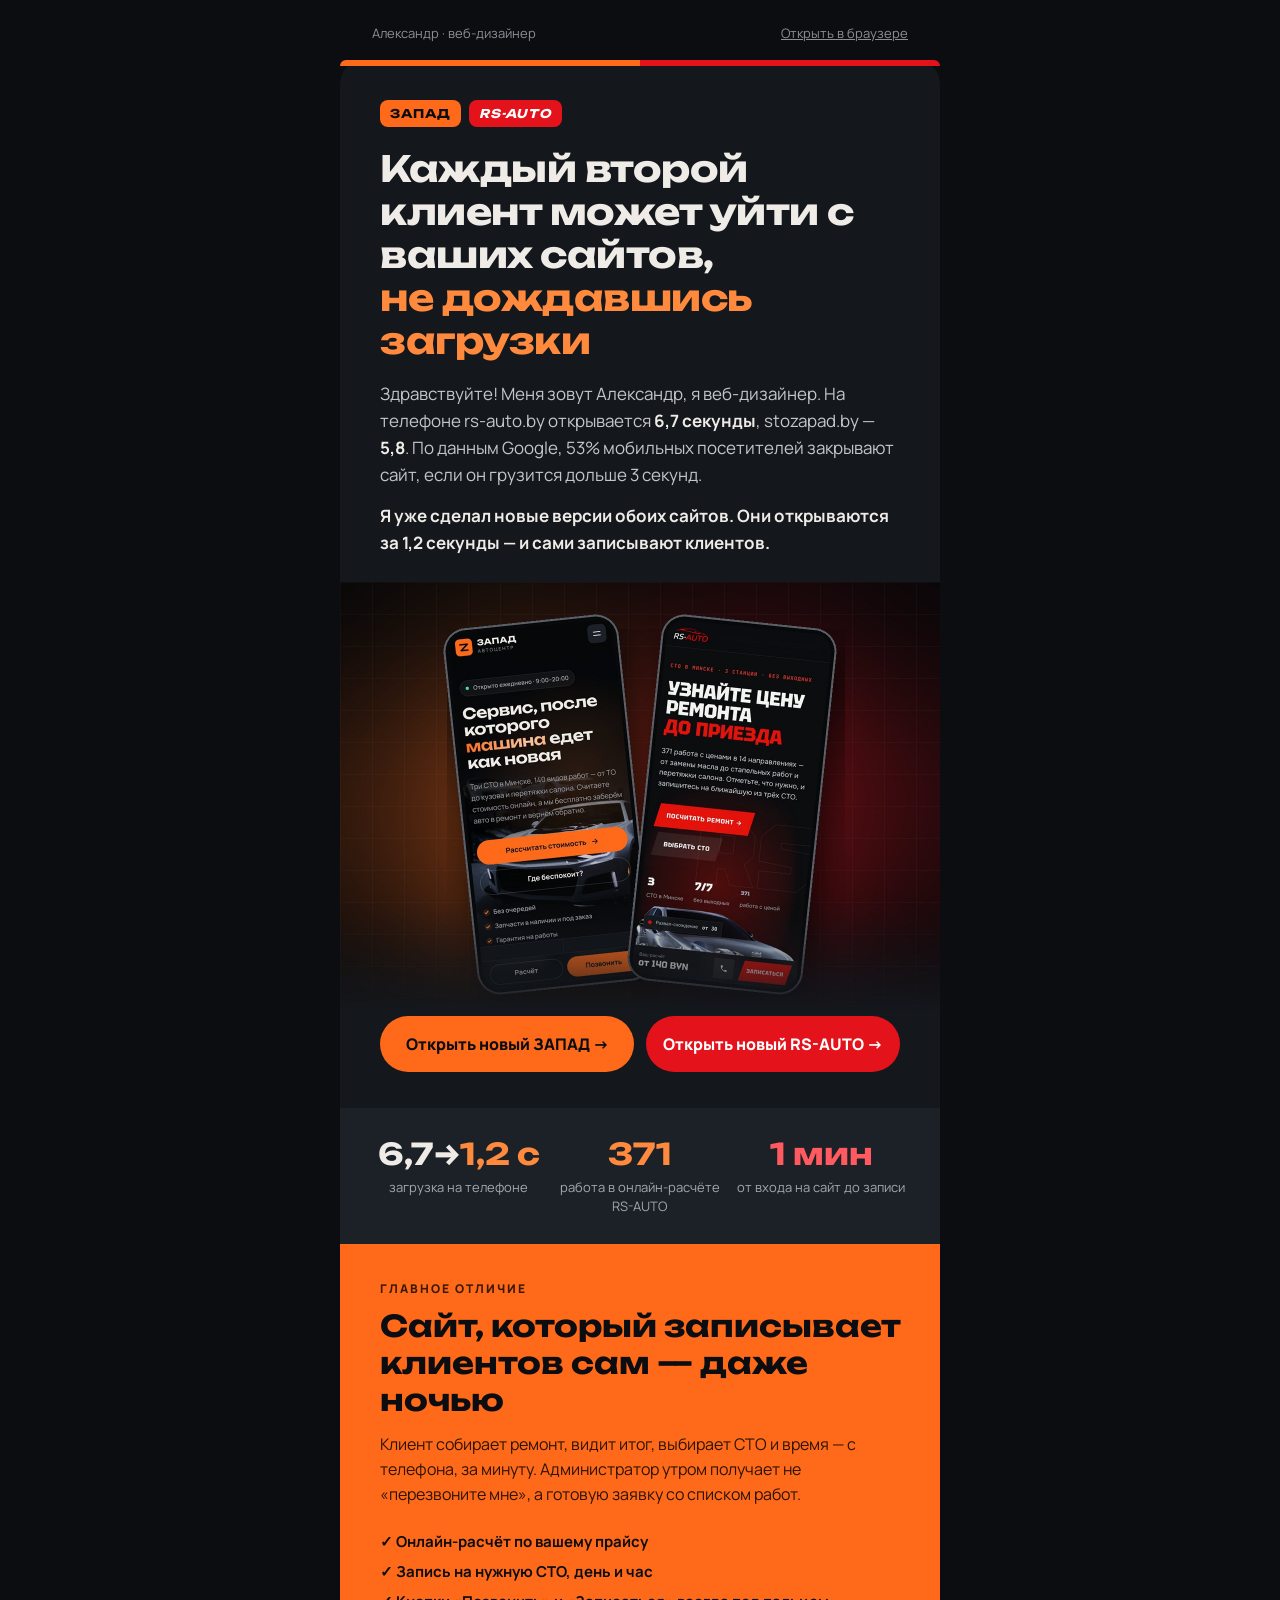
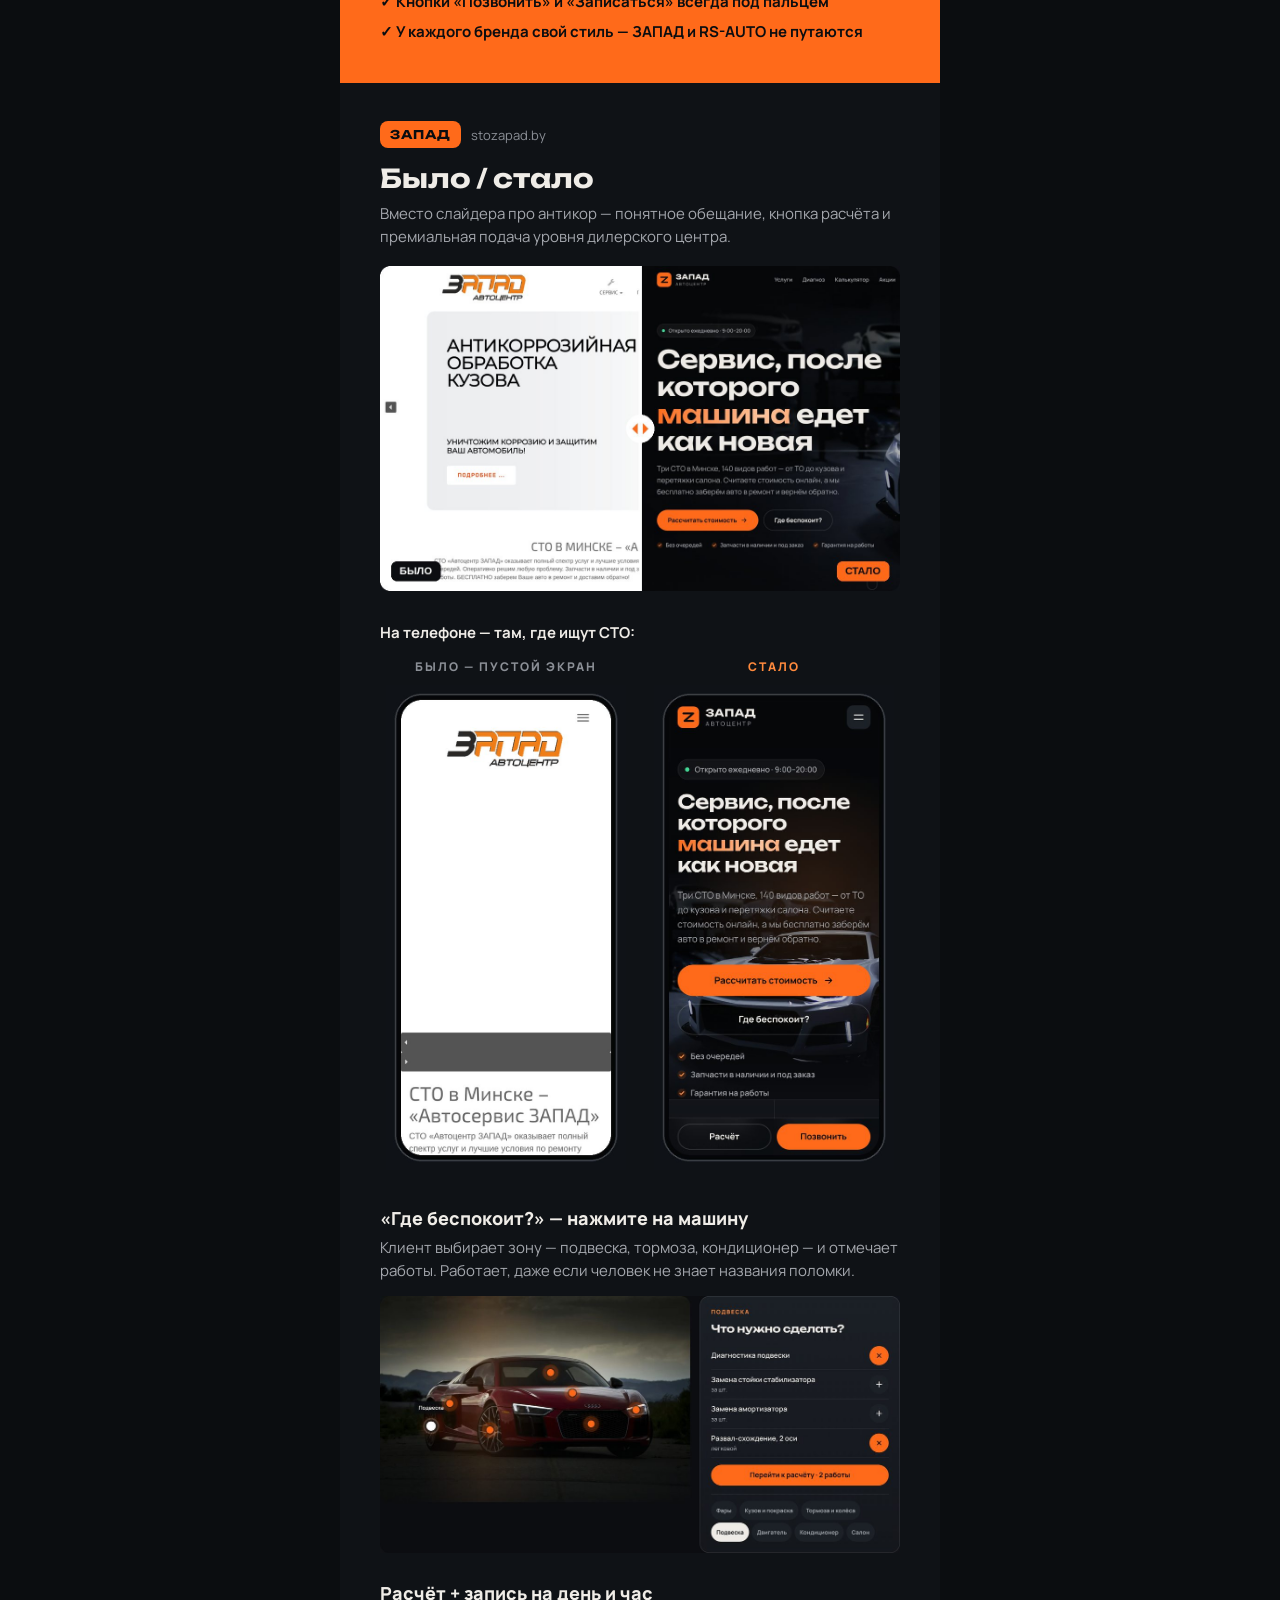
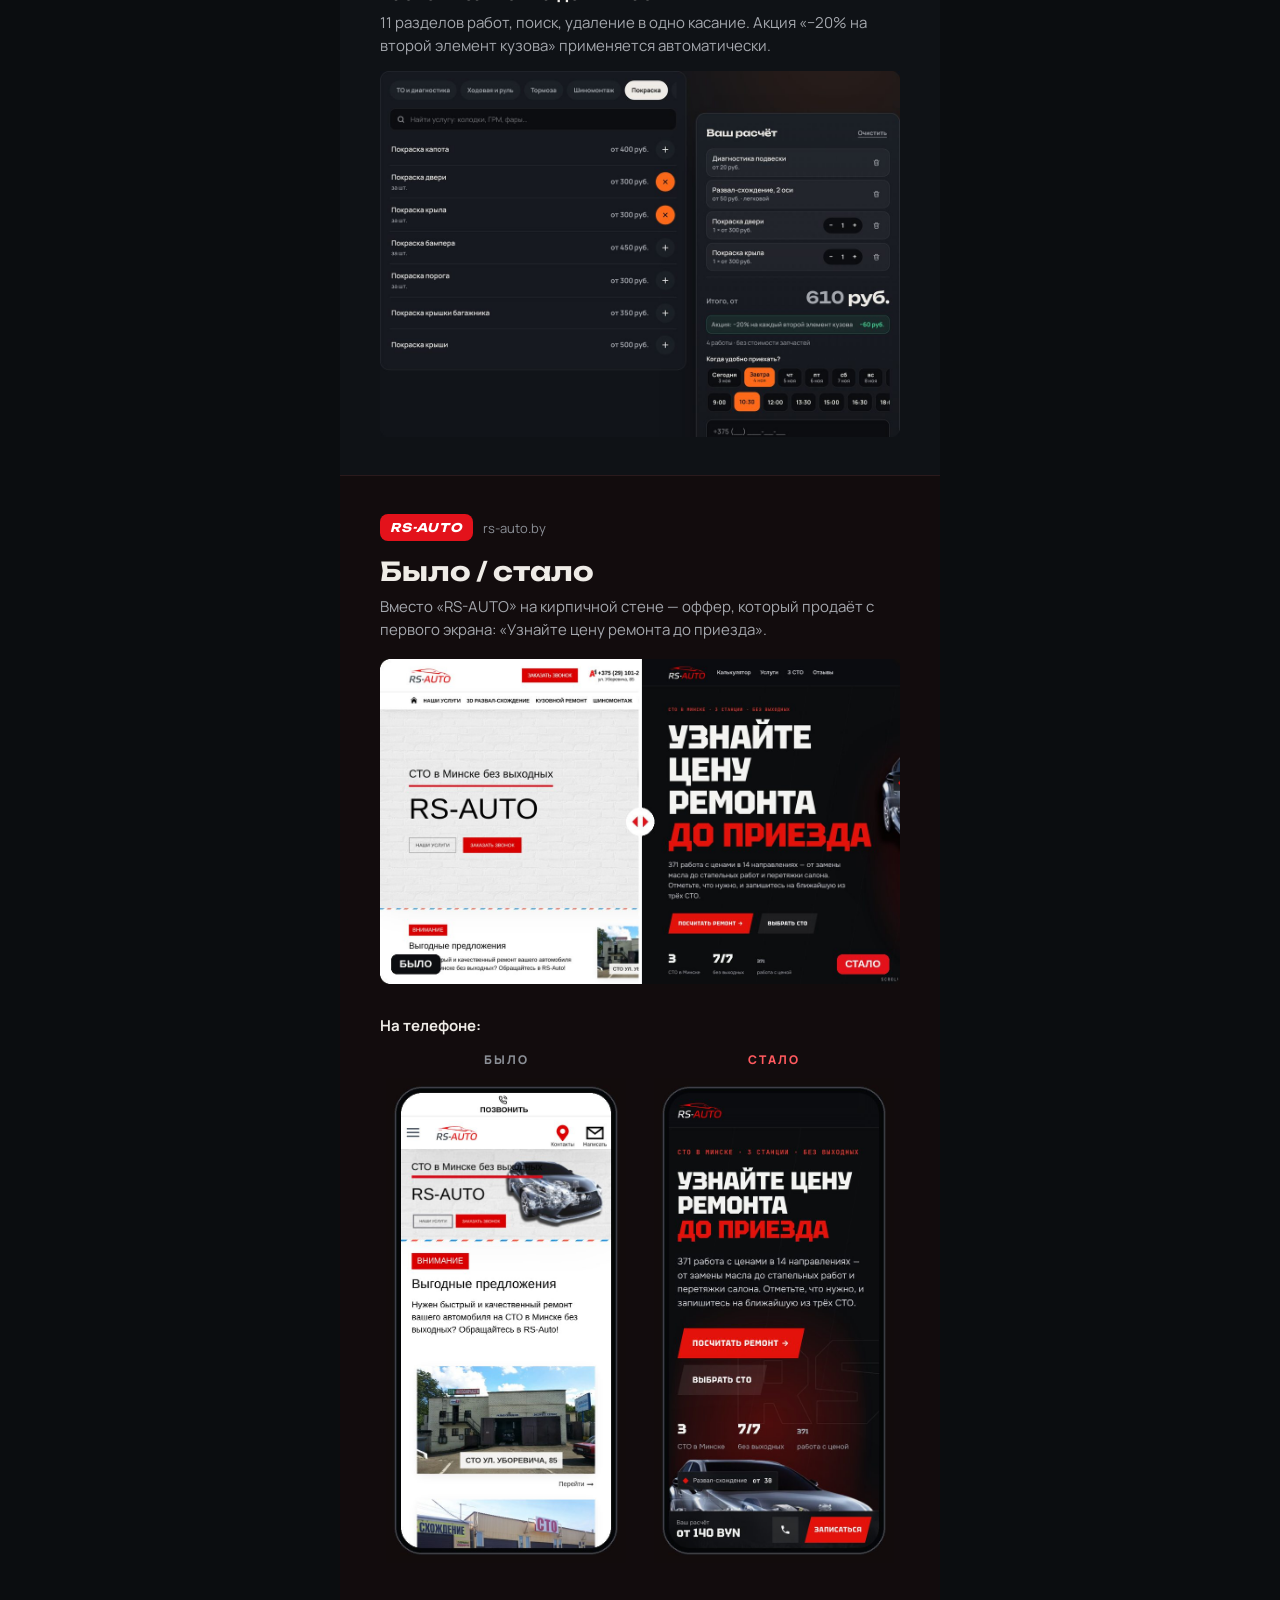
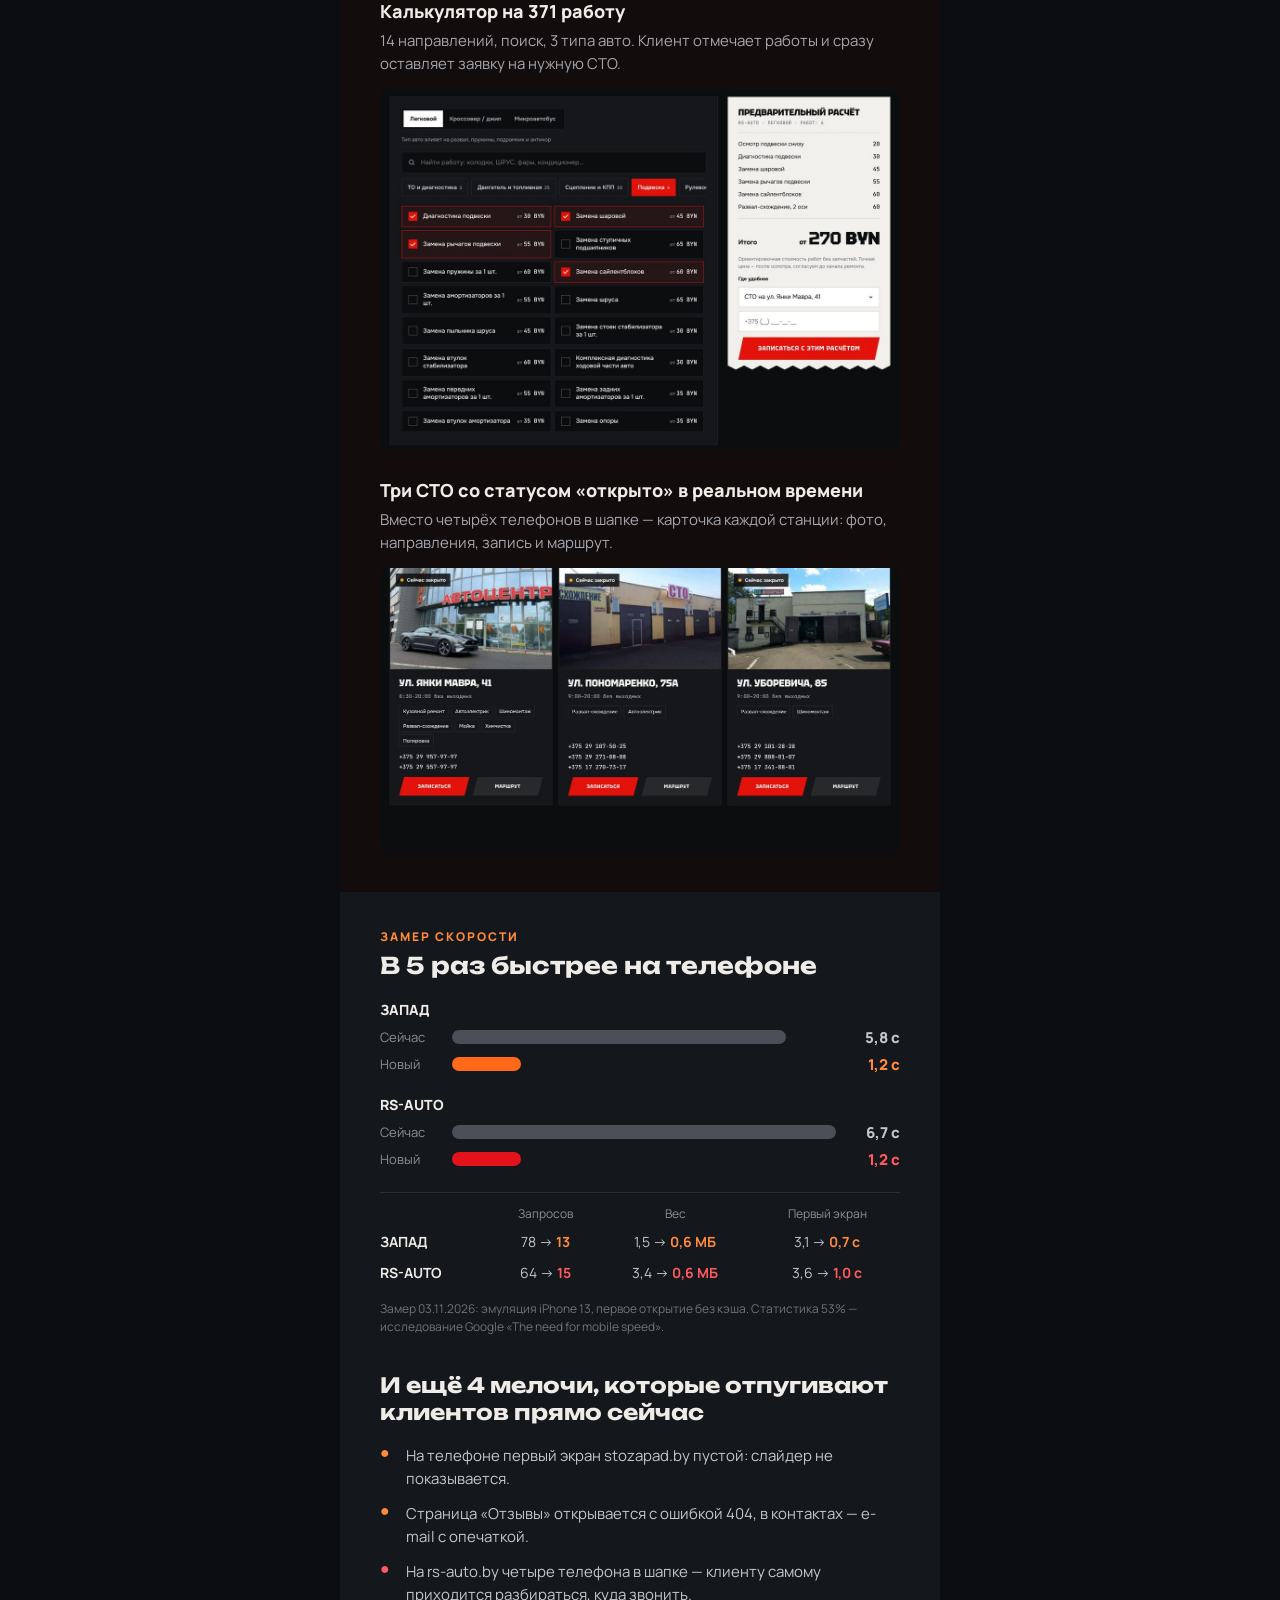
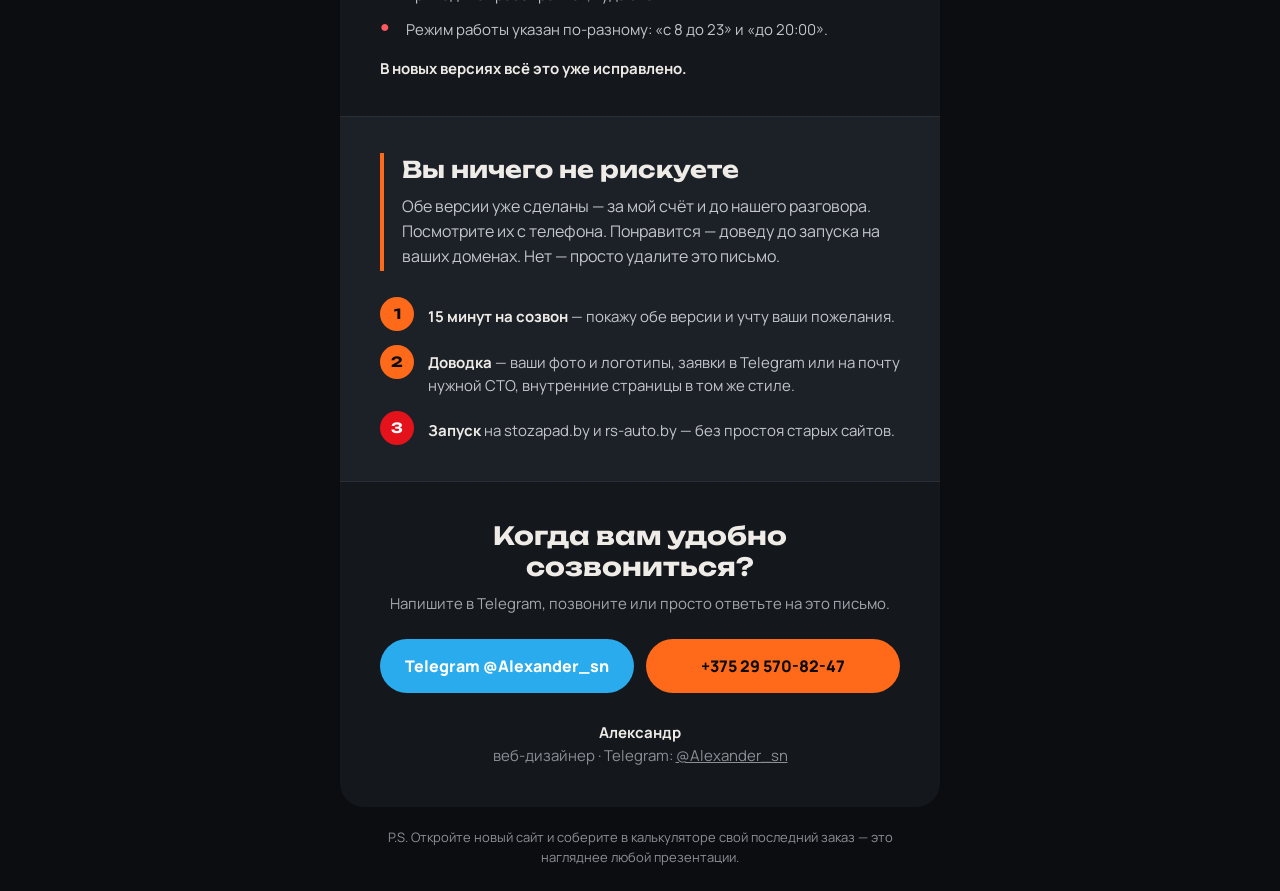
==== commit b7529865: "КП: сильнее крючок, обложка, слайдер «было/стало», блок «без риска», Telegram Co-Authored-By: Claude" ====
--- a/kp/index.html
+++ b/kp/index.html
@@ -5,34 +5,31 @@
 <meta name="viewport" content="width=device-width, initial-scale=1">
 <meta name="color-scheme" content="dark light">
 <meta name="supported-color-schemes" content="dark light">
-<title>Новые сайты для ЗАПАД и RS-AUTO — уже можно открыть с телефона</title>
+<title>Ваши сайты грузятся 6 секунд — каждый второй клиент не дожидается</title>
 <link href="https://fonts.googleapis.com/css2?family=Manrope:wght@400;600;700;800&family=Unbounded:wght@600;700&display=swap" rel="stylesheet">
 <style>
   body{margin:0;padding:0;background:#0b0d10}
-  a{color:#ff8a3d}
   @media only screen and (max-width:620px){
     .container{width:100%!important}
     .px{padding-left:20px!important;padding-right:20px!important}
-    .stack{display:block!important;width:100%!important}
+    .stack{display:block!important;width:100%!important;padding-left:0!important;padding-right:0!important}
     .stack-pad{padding:0 0 12px 0!important}
     .h1{font-size:30px!important;line-height:36px!important}
-    .h2{font-size:24px!important;line-height:30px!important}
-    .big{font-size:40px!important}
-    .phone{width:100%!important;max-width:260px!important;height:auto!important}
+    .h2{font-size:23px!important;line-height:29px!important}
+    .num{font-size:34px!important;line-height:38px!important}
+    .phone{width:100%!important;max-width:240px!important;height:auto!important}
   }
 </style>
 </head>
 <body style="margin:0;padding:0;background:#0b0d10;">
-<!-- прехедер: виден в списке писем рядом с темой -->
-<div style="display:none;max-height:0;overflow:hidden;opacity:0;color:#0b0d10;font-size:1px;line-height:1px;">Загрузка 1,2 с вместо 6,7 с, онлайн-расчёт ремонта и запись на время. Было / стало — внутри.&#8199;&#847;&#8199;&#847;&#8199;&#847;&#8199;&#847;&#8199;&#847;&#8199;&#847;&#8199;&#847;&#8199;&#847;</div>
+<div style="display:none;max-height:0;overflow:hidden;opacity:0;color:#0b0d10;font-size:1px;line-height:1px;">Я уже сделал новые версии ЗАПАД и RS-AUTO: 1,2 секунды, онлайн-расчёт ремонта и запись на время. Было / стало — внутри.&#8199;&#847;&#8199;&#847;&#8199;&#847;&#8199;&#847;&#8199;&#847;&#8199;&#847;&#8199;&#847;&#8199;&#847;&#8199;&#847;&#8199;&#847;</div>
 
 <table role="presentation" width="100%" cellpadding="0" cellspacing="0" border="0" bgcolor="#0b0d10" style="background:#0b0d10;">
 <tr><td align="center" style="padding:24px 12px;">
-
 <table role="presentation" class="container" width="600" cellpadding="0" cellspacing="0" border="0" style="width:600px;max-width:600px;">
 
-  <!-- верхняя строка -->
-  <tr><td class="px" style="padding:0 32px 18px;font-family:Manrope,Arial,Helvetica,sans-serif;font-size:13px;line-height:18px;color:#8b8f96;">
+  <!-- верх -->
+  <tr><td class="px" style="padding:0 32px 18px;">
     <table role="presentation" width="100%" cellpadding="0" cellspacing="0" border="0"><tr>
       <td style="font-family:Manrope,Arial,sans-serif;font-size:13px;color:#8b8f96;">Александр · веб-дизайнер</td>
       <td align="right" style="font-family:Manrope,Arial,sans-serif;font-size:13px;"><a href="https://dirol982.github.io/stozapad/kp/" style="color:#8b8f96;text-decoration:underline;">Открыть в браузере</a></td>
@@ -40,97 +37,145 @@
   </td></tr>
 
   <!-- HERO -->
-  <tr><td bgcolor="#14171c" style="background:#14171c;border-radius:24px 24px 0 0;padding:0;">
+  <tr><td bgcolor="#14171c" style="background:#14171c;border-radius:24px 24px 0 0;">
+    <table role="presentation" width="100%" cellpadding="0" cellspacing="0" border="0"><tr>
+      <td width="50%" height="6" bgcolor="#ff6a1a" style="background:#ff6a1a;height:6px;font-size:0;line-height:0;border-radius:24px 0 0 0;">&nbsp;</td>
+      <td width="50%" height="6" bgcolor="#e3121b" style="background:#e3121b;height:6px;font-size:0;line-height:0;border-radius:0 24px 0 0;">&nbsp;</td>
+    </tr></table>
     <table role="presentation" width="100%" cellpadding="0" cellspacing="0" border="0">
-      <tr>
-        <td width="50%" height="6" bgcolor="#ff6a1a" style="background:#ff6a1a;height:6px;font-size:0;line-height:0;border-radius:24px 0 0 0;">&nbsp;</td>
-        <td width="50%" height="6" bgcolor="#e3121b" style="background:#e3121b;height:6px;font-size:0;line-height:0;border-radius:0 24px 0 0;">&nbsp;</td>
-      </tr>
-    </table>
-    <table role="presentation" width="100%" cellpadding="0" cellspacing="0" border="0">
-      <tr><td class="px" style="padding:36px 40px 8px;">
+      <tr><td class="px" style="padding:34px 40px 0;">
         <table role="presentation" cellpadding="0" cellspacing="0" border="0"><tr>
           <td style="background:#ff6a1a;border-radius:8px;padding:6px 10px;font-family:Unbounded,'Arial Black',Arial,sans-serif;font-size:12px;font-weight:700;color:#0b0d10;letter-spacing:1px;">ЗАПАД</td>
           <td style="width:8px;font-size:0;">&nbsp;</td>
           <td style="background:#e3121b;border-radius:8px;padding:6px 10px;font-family:Unbounded,'Arial Black',Arial,sans-serif;font-size:12px;font-weight:700;color:#ffffff;letter-spacing:1px;font-style:italic;">RS-AUTO</td>
         </tr></table>
       </td></tr>
-      <tr><td class="px" style="padding:18px 40px 0;">
-        <h1 class="h1" style="margin:0;font-family:Unbounded,'Arial Black',Arial,sans-serif;font-size:38px;line-height:44px;font-weight:700;color:#efece7;letter-spacing:-0.5px;">Одна сеть — <span style="color:#ff8a3d;">два новых сайта</span>, которые работают на запись</h1>
+      <tr><td class="px" style="padding:20px 40px 0;">
+        <h1 class="h1" style="margin:0;font-family:Unbounded,'Arial Black',Arial,sans-serif;font-size:36px;line-height:43px;font-weight:700;color:#efece7;letter-spacing:-0.5px;">Каждый второй клиент может уйти с ваших сайтов, <span style="color:#ff8a3d;">не&nbsp;дождавшись загрузки</span></h1>
       </td></tr>
       <tr><td class="px" style="padding:18px 40px 0;font-family:Manrope,Arial,sans-serif;font-size:17px;line-height:27px;color:#c3c6cb;">
-        Здравствуйте! Меня зовут Александр, я веб-дизайнер. Я переделал главные страницы обоих ваших сайтов — stozapad.by и rs-auto.by. Это не картинки, а живые страницы: откройте их с телефона прямо сейчас.
-      </td></tr>
-      <tr><td class="px" style="padding:28px 40px 36px;">
+        Здравствуйте! Меня зовут Александр, я веб-дизайнер. На телефоне rs-auto.by открывается <b style="color:#efece7;">6,7&nbsp;секунды</b>, stozapad.by — <b style="color:#efece7;">5,8</b>. По данным Google, 53% мобильных посетителей закрывают сайт, если он грузится дольше 3 секунд.
+      </td></tr>
+      <tr><td class="px" style="padding:14px 40px 0;font-family:Manrope,Arial,sans-serif;font-size:17px;line-height:27px;color:#efece7;font-weight:700;">
+        Я уже сделал новые версии обоих сайтов. Они открываются за 1,2 секунды — и сами записывают клиентов.
+      </td></tr>
+      <tr><td style="padding:26px 0 0;">
+        <a href="https://dirol982.github.io/stozapad/"><img src="https://dirol982.github.io/stozapad/kp/img/cover.jpg" width="600" alt="Новые сайты ЗАПАД и RS-AUTO на телефонах" style="display:block;width:100%;max-width:600px;height:auto;border:0;"></a>
+      </td></tr>
+      <tr><td class="px" style="padding:4px 40px 36px;">
         <table role="presentation" cellpadding="0" cellspacing="0" border="0" width="100%"><tr>
           <td class="stack stack-pad" width="50%" style="padding-right:6px;">
-            <table role="presentation" width="100%" cellpadding="0" cellspacing="0" border="0"><tr>
-              <td align="center" bgcolor="#ff6a1a" style="background:#ff6a1a;border-radius:999px;">
-                <a href="https://dirol982.github.io/stozapad/" style="display:block;padding:16px 10px;font-family:Manrope,Arial,sans-serif;font-size:16px;font-weight:800;color:#0b0d10;text-decoration:none;">Открыть ЗАПАД →</a>
-              </td></tr></table>
+            <table role="presentation" width="100%" cellpadding="0" cellspacing="0" border="0"><tr><td align="center" bgcolor="#ff6a1a" style="background:#ff6a1a;border-radius:999px;">
+              <a href="https://dirol982.github.io/stozapad/" style="display:block;padding:17px 10px;font-family:Manrope,Arial,sans-serif;font-size:16px;font-weight:800;color:#0b0d10;text-decoration:none;">Открыть новый ЗАПАД →</a>
+            </td></tr></table>
           </td>
           <td class="stack" width="50%" style="padding-left:6px;">
-            <table role="presentation" width="100%" cellpadding="0" cellspacing="0" border="0"><tr>
-              <td align="center" bgcolor="#e3121b" style="background:#e3121b;border-radius:999px;">
-                <a href="https://dirol982.github.io/rs-auto/" style="display:block;padding:16px 10px;font-family:Manrope,Arial,sans-serif;font-size:16px;font-weight:800;color:#ffffff;text-decoration:none;">Открыть RS-AUTO →</a>
-              </td></tr></table>
+            <table role="presentation" width="100%" cellpadding="0" cellspacing="0" border="0"><tr><td align="center" bgcolor="#e3121b" style="background:#e3121b;border-radius:999px;">
+              <a href="https://dirol982.github.io/rs-auto/" style="display:block;padding:17px 10px;font-family:Manrope,Arial,sans-serif;font-size:16px;font-weight:800;color:#ffffff;text-decoration:none;">Открыть новый RS-AUTO →</a>
+            </td></tr></table>
           </td>
         </tr></table>
       </td></tr>
     </table>
   </td></tr>
 
+  <!-- цифры -->
+  <tr><td bgcolor="#1c2128" class="px" style="background:#1c2128;padding:28px 28px;">
+    <table role="presentation" width="100%" cellpadding="0" cellspacing="0" border="0"><tr>
+      <td class="stack stack-pad" width="33%" align="center" valign="top" style="padding:0 6px;">
+        <p class="num" style="margin:0;font-family:Unbounded,'Arial Black',Arial,sans-serif;font-size:30px;line-height:36px;font-weight:700;color:#efece7;">6,7→<span style="color:#ff8a3d;">1,2&nbsp;с</span></p>
+        <p style="margin:6px 0 0;font-family:Manrope,Arial,sans-serif;font-size:13px;line-height:19px;color:#a4a7ad;">загрузка на телефоне</p>
+      </td>
+      <td class="stack stack-pad" width="33%" align="center" valign="top" style="padding:0 6px;">
+        <p class="num" style="margin:0;font-family:Unbounded,'Arial Black',Arial,sans-serif;font-size:30px;line-height:36px;font-weight:700;color:#ff8a3d;">371</p>
+        <p style="margin:6px 0 0;font-family:Manrope,Arial,sans-serif;font-size:13px;line-height:19px;color:#a4a7ad;">работа в онлайн-расчёте RS-AUTO</p>
+      </td>
+      <td class="stack" width="33%" align="center" valign="top" style="padding:0 6px;">
+        <p class="num" style="margin:0;font-family:Unbounded,'Arial Black',Arial,sans-serif;font-size:30px;line-height:36px;font-weight:700;color:#ff5a5f;">1&nbsp;мин</p>
+        <p style="margin:6px 0 0;font-family:Manrope,Arial,sans-serif;font-size:13px;line-height:19px;color:#a4a7ad;">от входа на сайт до записи</p>
+      </td>
+    </tr></table>
+  </td></tr>
+
   <!-- УТП -->
-  <tr><td bgcolor="#ff6a1a" class="px" style="background:#ff6a1a;padding:34px 40px;">
-    <p style="margin:0 0 10px;font-family:Manrope,Arial,sans-serif;font-size:12px;font-weight:800;letter-spacing:2px;text-transform:uppercase;color:#3a1a06;">Главное</p>
-    <p class="h2" style="margin:0;font-family:Unbounded,'Arial Black',Arial,sans-serif;font-size:27px;line-height:35px;font-weight:700;color:#0b0d10;">Клиент сам собирает ремонт, видит итог и записывается на удобное время — с телефона, за минуту, без звонка.</p>
-    <p style="margin:14px 0 0;font-family:Manrope,Arial,sans-serif;font-size:16px;line-height:25px;color:#2b1405;">Администратор получает не «перезвоните», а готовую заявку: список работ, СТО и время визита.</p>
-  </td></tr>
-
-  <!-- 4 преимущества -->
-  <tr><td bgcolor="#14171c" class="px" style="background:#14171c;padding:30px 28px 10px;">
-    <table role="presentation" width="100%" cellpadding="0" cellspacing="0" border="0">
-      <tr>
-        <td class="stack stack-pad" width="50%" valign="top" style="padding:0 6px 12px;">
-          <table role="presentation" width="100%" cellpadding="0" cellspacing="0" border="0"><tr><td bgcolor="#1c2128" style="background:#1c2128;border-radius:18px;padding:22px;">
-            <p style="margin:0;font-family:Unbounded,'Arial Black',Arial,sans-serif;font-size:30px;line-height:34px;font-weight:700;color:#ff8a3d;">×5</p>
-            <p style="margin:8px 0 6px;font-family:Manrope,Arial,sans-serif;font-size:17px;font-weight:800;color:#efece7;">Быстрее на телефоне</p>
-            <p style="margin:0;font-family:Manrope,Arial,sans-serif;font-size:14px;line-height:21px;color:#a4a7ad;">Главная грузится за 1,2 с вместо 5,8–6,7 с. Человек не уходит к конкуренту, пока ждёт.</p>
-          </td></tr></table>
-        </td>
-        <td class="stack stack-pad" width="50%" valign="top" style="padding:0 6px 12px;">
-          <table role="presentation" width="100%" cellpadding="0" cellspacing="0" border="0"><tr><td bgcolor="#1c2128" style="background:#1c2128;border-radius:18px;padding:22px;">
-            <p style="margin:0;font-family:Unbounded,'Arial Black',Arial,sans-serif;font-size:30px;line-height:34px;font-weight:700;color:#ff8a3d;">24/7</p>
-            <p style="margin:8px 0 6px;font-family:Manrope,Arial,sans-serif;font-size:17px;font-weight:800;color:#efece7;">Расчёт ремонта онлайн</p>
-            <p style="margin:0;font-family:Manrope,Arial,sans-serif;font-size:14px;line-height:21px;color:#a4a7ad;">Калькулятор по вашему прайсу: 371 работа на RS-AUTO и более 100 на ЗАПАД. Лишнее удаляется в одно касание.</p>
-          </td></tr></table>
-        </td>
-      </tr>
-      <tr>
-        <td class="stack stack-pad" width="50%" valign="top" style="padding:0 6px 12px;">
-          <table role="presentation" width="100%" cellpadding="0" cellspacing="0" border="0"><tr><td bgcolor="#1c2128" style="background:#1c2128;border-radius:18px;padding:22px;">
-            <p style="margin:0;font-family:Unbounded,'Arial Black',Arial,sans-serif;font-size:30px;line-height:34px;font-weight:700;color:#ff8a3d;">1 клик</p>
-            <p style="margin:8px 0 6px;font-family:Manrope,Arial,sans-serif;font-size:17px;font-weight:800;color:#efece7;">Запись на время</p>
-            <p style="margin:0;font-family:Manrope,Arial,sans-serif;font-size:14px;line-height:21px;color:#a4a7ad;">Выбор СТО, дня и часа прямо в расчёте. Кнопки «Позвонить» и «Записаться» всегда под пальцем.</p>
-          </td></tr></table>
-        </td>
-        <td class="stack stack-pad" width="50%" valign="top" style="padding:0 6px 12px;">
-          <table role="presentation" width="100%" cellpadding="0" cellspacing="0" border="0"><tr><td bgcolor="#1c2128" style="background:#1c2128;border-radius:18px;padding:22px;">
-            <p style="margin:0;font-family:Unbounded,'Arial Black',Arial,sans-serif;font-size:30px;line-height:34px;font-weight:700;color:#ff8a3d;">2 бренда</p>
-            <p style="margin:8px 0 6px;font-family:Manrope,Arial,sans-serif;font-size:17px;font-weight:800;color:#efece7;">Свой стиль у каждого</p>
-            <p style="margin:0;font-family:Manrope,Arial,sans-serif;font-size:14px;line-height:21px;color:#a4a7ad;">ЗАПАД — графит и оранжевый, RS-AUTO — гоночный красный. Механика одна, бренды не путаются.</p>
-          </td></tr></table>
-        </td>
-      </tr>
-    </table>
-  </td></tr>
-
-  <!-- СКОРОСТЬ -->
-  <tr><td bgcolor="#14171c" class="px" style="background:#14171c;padding:26px 40px 34px;">
+  <tr><td bgcolor="#ff6a1a" class="px" style="background:#ff6a1a;padding:36px 40px;">
+    <p style="margin:0 0 10px;font-family:Manrope,Arial,sans-serif;font-size:12px;font-weight:800;letter-spacing:2px;text-transform:uppercase;color:#3a1a06;">Главное отличие</p>
+    <p class="h2" style="margin:0;font-family:Unbounded,'Arial Black',Arial,sans-serif;font-size:30px;line-height:37px;font-weight:700;color:#0b0d10;">Сайт, который записывает клиентов сам — даже ночью</p>
+    <p style="margin:14px 0 0;font-family:Manrope,Arial,sans-serif;font-size:16px;line-height:25px;color:#2b1405;">Клиент собирает ремонт, видит итог, выбирает СТО и время — с телефона, за минуту. Администратор утром получает не «перезвоните мне», а готовую заявку со списком работ.</p>
+    <table role="presentation" cellpadding="0" cellspacing="0" border="0" style="margin-top:20px;" width="100%">
+      <tr><td style="padding:4px 0;font-family:Manrope,Arial,sans-serif;font-size:15px;line-height:22px;color:#0b0d10;font-weight:700;">✓ Онлайн-расчёт по вашему прайсу</td></tr>
+      <tr><td style="padding:4px 0;font-family:Manrope,Arial,sans-serif;font-size:15px;line-height:22px;color:#0b0d10;font-weight:700;">✓ Запись на нужную СТО, день и час</td></tr>
+      <tr><td style="padding:4px 0;font-family:Manrope,Arial,sans-serif;font-size:15px;line-height:22px;color:#0b0d10;font-weight:700;">✓ Кнопки «Позвонить» и «Записаться» всегда под пальцем</td></tr>
+      <tr><td style="padding:4px 0;font-family:Manrope,Arial,sans-serif;font-size:15px;line-height:22px;color:#0b0d10;font-weight:700;">✓ У каждого бренда свой стиль — ЗАПАД и RS-AUTO не путаются</td></tr>
+    </table>
+  </td></tr>
+
+  <!-- ЗАПАД -->
+  <tr><td bgcolor="#0f1216" class="px" style="background:#0f1216;padding:38px 40px 10px;">
+    <table role="presentation" cellpadding="0" cellspacing="0" border="0"><tr>
+      <td style="background:#ff6a1a;border-radius:8px;padding:6px 10px;font-family:Unbounded,'Arial Black',Arial,sans-serif;font-size:12px;font-weight:700;color:#0b0d10;letter-spacing:1px;">ЗАПАД</td>
+      <td style="padding-left:10px;font-family:Manrope,Arial,sans-serif;font-size:13px;color:#8b8f96;">stozapad.by</td>
+    </tr></table>
+    <p class="h2" style="margin:14px 0 8px;font-family:Unbounded,'Arial Black',Arial,sans-serif;font-size:26px;line-height:32px;font-weight:700;color:#efece7;">Было / стало</p>
+    <p style="margin:0 0 18px;font-family:Manrope,Arial,sans-serif;font-size:15px;line-height:23px;color:#a4a7ad;">Вместо слайдера про антикор — понятное обещание, кнопка расчёта и премиальная подача уровня дилерского центра.</p>
+    <a href="https://dirol982.github.io/stozapad/"><img src="https://dirol982.github.io/stozapad/kp/img/sto-split.jpg" width="520" alt="Главная stozapad.by: было и стало" style="display:block;width:100%;max-width:520px;height:auto;border:0;"></a>
+
+    <p style="margin:30px 0 14px;font-family:Manrope,Arial,sans-serif;font-size:15px;line-height:23px;color:#efece7;font-weight:700;">На телефоне — там, где ищут СТО:</p>
+    <table role="presentation" width="100%" cellpadding="0" cellspacing="0" border="0"><tr>
+      <td class="stack stack-pad" width="50%" align="center" valign="top" style="padding-right:8px;">
+        <p style="margin:0 0 10px;font-family:Manrope,Arial,sans-serif;font-size:12px;font-weight:800;letter-spacing:2px;text-transform:uppercase;color:#8b8f96;">Было — пустой экран</p>
+        <img class="phone" src="https://dirol982.github.io/stozapad/kp/img/oldsto-phone.jpg" width="240" alt="Старая главная stozapad.by на телефоне" style="display:block;width:240px;height:auto;border:0;">
+      </td>
+      <td class="stack" width="50%" align="center" valign="top" style="padding-left:8px;">
+        <p style="margin:0 0 10px;font-family:Manrope,Arial,sans-serif;font-size:12px;font-weight:800;letter-spacing:2px;text-transform:uppercase;color:#ff8a3d;">Стало</p>
+        <img class="phone" src="https://dirol982.github.io/stozapad/kp/img/newsto-phone.jpg" width="240" alt="Новая главная ЗАПАД на телефоне" style="display:block;width:240px;height:auto;border:0;">
+      </td>
+    </tr></table>
+  </td></tr>
+  <tr><td bgcolor="#0f1216" class="px" style="background:#0f1216;padding:26px 40px 38px;">
+    <p style="margin:0 0 6px;font-family:Manrope,Arial,sans-serif;font-size:18px;font-weight:800;color:#efece7;">«Где беспокоит?» — нажмите на машину</p>
+    <p style="margin:0 0 14px;font-family:Manrope,Arial,sans-serif;font-size:15px;line-height:23px;color:#a4a7ad;">Клиент выбирает зону — подвеска, тормоза, кондиционер — и отмечает работы. Работает, даже если человек не знает названия поломки.</p>
+    <img src="https://dirol982.github.io/stozapad/kp/img/sto-doctor.jpg" width="520" alt="Интерактивная схема автомобиля" style="display:block;width:100%;max-width:520px;height:auto;border:0;">
+    <p style="margin:28px 0 6px;font-family:Manrope,Arial,sans-serif;font-size:18px;font-weight:800;color:#efece7;">Расчёт + запись на день и час</p>
+    <p style="margin:0 0 14px;font-family:Manrope,Arial,sans-serif;font-size:15px;line-height:23px;color:#a4a7ad;">11 разделов работ, поиск, удаление в одно касание. Акция «−20% на второй элемент кузова» применяется автоматически.</p>
+    <img src="https://dirol982.github.io/stozapad/kp/img/sto-calc.jpg" width="520" alt="Онлайн-расчёт и запись" style="display:block;width:100%;max-width:520px;height:auto;border:0;">
+  </td></tr>
+
+  <!-- RS-AUTO -->
+  <tr><td bgcolor="#120c0d" class="px" style="background:#120c0d;padding:38px 40px 10px;border-top:1px solid #2a1a1c;">
+    <table role="presentation" cellpadding="0" cellspacing="0" border="0"><tr>
+      <td style="background:#e3121b;border-radius:8px;padding:6px 10px;font-family:Unbounded,'Arial Black',Arial,sans-serif;font-size:12px;font-weight:700;color:#ffffff;letter-spacing:1px;font-style:italic;">RS-AUTO</td>
+      <td style="padding-left:10px;font-family:Manrope,Arial,sans-serif;font-size:13px;color:#8b8f96;">rs-auto.by</td>
+    </tr></table>
+    <p class="h2" style="margin:14px 0 8px;font-family:Unbounded,'Arial Black',Arial,sans-serif;font-size:26px;line-height:32px;font-weight:700;color:#efece7;">Было / стало</p>
+    <p style="margin:0 0 18px;font-family:Manrope,Arial,sans-serif;font-size:15px;line-height:23px;color:#a4a7ad;">Вместо «RS-AUTO» на кирпичной стене — оффер, который продаёт с первого экрана: «Узнайте цену ремонта до приезда».</p>
+    <a href="https://dirol982.github.io/rs-auto/"><img src="https://dirol982.github.io/stozapad/kp/img/rs-split.jpg" width="520" alt="Главная rs-auto.by: было и стало" style="display:block;width:100%;max-width:520px;height:auto;border:0;"></a>
+
+    <p style="margin:30px 0 14px;font-family:Manrope,Arial,sans-serif;font-size:15px;line-height:23px;color:#efece7;font-weight:700;">На телефоне:</p>
+    <table role="presentation" width="100%" cellpadding="0" cellspacing="0" border="0"><tr>
+      <td class="stack stack-pad" width="50%" align="center" valign="top" style="padding-right:8px;">
+        <p style="margin:0 0 10px;font-family:Manrope,Arial,sans-serif;font-size:12px;font-weight:800;letter-spacing:2px;text-transform:uppercase;color:#8b8f96;">Было</p>
+        <img class="phone" src="https://dirol982.github.io/stozapad/kp/img/oldrs-phone.jpg" width="240" alt="Старая главная rs-auto.by на телефоне" style="display:block;width:240px;height:auto;border:0;">
+      </td>
+      <td class="stack" width="50%" align="center" valign="top" style="padding-left:8px;">
+        <p style="margin:0 0 10px;font-family:Manrope,Arial,sans-serif;font-size:12px;font-weight:800;letter-spacing:2px;text-transform:uppercase;color:#ff5a5f;">Стало</p>
+        <img class="phone" src="https://dirol982.github.io/stozapad/kp/img/newrs-phone.jpg" width="240" alt="Новая главная RS-AUTO на телефоне" style="display:block;width:240px;height:auto;border:0;">
+      </td>
+    </tr></table>
+  </td></tr>
+  <tr><td bgcolor="#120c0d" class="px" style="background:#120c0d;padding:26px 40px 38px;">
+    <p style="margin:0 0 6px;font-family:Manrope,Arial,sans-serif;font-size:18px;font-weight:800;color:#efece7;">Калькулятор на 371 работу</p>
+    <p style="margin:0 0 14px;font-family:Manrope,Arial,sans-serif;font-size:15px;line-height:23px;color:#a4a7ad;">14 направлений, поиск, 3 типа авто. Клиент отмечает работы и сразу оставляет заявку на нужную СТО.</p>
+    <img src="https://dirol982.github.io/stozapad/kp/img/rs-calc.jpg" width="520" alt="Калькулятор ремонта RS-AUTO" style="display:block;width:100%;max-width:520px;height:auto;border:0;">
+    <p style="margin:28px 0 6px;font-family:Manrope,Arial,sans-serif;font-size:18px;font-weight:800;color:#efece7;">Три СТО со статусом «открыто» в реальном времени</p>
+    <p style="margin:0 0 14px;font-family:Manrope,Arial,sans-serif;font-size:15px;line-height:23px;color:#a4a7ad;">Вместо четырёх телефонов в шапке — карточка каждой станции: фото, направления, запись и маршрут.</p>
+    <img src="https://dirol982.github.io/stozapad/kp/img/rs-stations.jpg" width="520" alt="Карточки трёх СТО RS-AUTO" style="display:block;width:100%;max-width:520px;height:auto;border:0;">
+  </td></tr>
+
+  <!-- скорость подробно -->
+  <tr><td bgcolor="#14171c" class="px" style="background:#14171c;padding:36px 40px;">
     <p style="margin:0 0 6px;font-family:Manrope,Arial,sans-serif;font-size:12px;font-weight:800;letter-spacing:2px;text-transform:uppercase;color:#ff8a3d;">Замер скорости</p>
-    <p class="h2" style="margin:0 0 20px;font-family:Unbounded,'Arial Black',Arial,sans-serif;font-size:24px;line-height:30px;font-weight:700;color:#efece7;">Загрузка главной на телефоне</p>
-
-    <!-- ЗАПАД -->
+    <p class="h2" style="margin:0 0 20px;font-family:Unbounded,'Arial Black',Arial,sans-serif;font-size:23px;line-height:29px;font-weight:700;color:#efece7;">В 5 раз быстрее на телефоне</p>
     <p style="margin:0 0 8px;font-family:Manrope,Arial,sans-serif;font-size:14px;font-weight:800;color:#efece7;">ЗАПАД</p>
     <table role="presentation" width="100%" cellpadding="0" cellspacing="0" border="0" style="margin-bottom:6px;"><tr>
       <td width="72" style="font-family:Manrope,Arial,sans-serif;font-size:13px;color:#8b8f96;">Сейчас</td>
@@ -142,8 +187,6 @@
       <td><table role="presentation" width="18%" cellpadding="0" cellspacing="0" border="0"><tr><td bgcolor="#ff6a1a" height="14" style="background:#ff6a1a;border-radius:7px;height:14px;font-size:0;line-height:0;">&nbsp;</td></tr></table></td>
       <td width="64" align="right" style="font-family:Manrope,Arial,sans-serif;font-size:15px;font-weight:800;color:#ff8a3d;">1,2 с</td>
     </tr></table>
-
-    <!-- RS -->
     <p style="margin:0 0 8px;font-family:Manrope,Arial,sans-serif;font-size:14px;font-weight:800;color:#efece7;">RS-AUTO</p>
     <table role="presentation" width="100%" cellpadding="0" cellspacing="0" border="0" style="margin-bottom:6px;"><tr>
       <td width="72" style="font-family:Manrope,Arial,sans-serif;font-size:13px;color:#8b8f96;">Сейчас</td>
@@ -155,10 +198,9 @@
       <td><table role="presentation" width="18%" cellpadding="0" cellspacing="0" border="0"><tr><td bgcolor="#e3121b" height="14" style="background:#e3121b;border-radius:7px;height:14px;font-size:0;line-height:0;">&nbsp;</td></tr></table></td>
       <td width="64" align="right" style="font-family:Manrope,Arial,sans-serif;font-size:15px;font-weight:800;color:#ff5a5f;">1,2 с</td>
     </tr></table>
-
     <table role="presentation" width="100%" cellpadding="0" cellspacing="0" border="0" style="border-top:1px solid #2a2f37;">
       <tr>
-        <td style="padding:12px 0 4px;font-family:Manrope,Arial,sans-serif;font-size:12px;color:#8b8f96;"></td>
+        <td style="padding:12px 0 4px;"></td>
         <td align="center" style="padding:12px 0 4px;font-family:Manrope,Arial,sans-serif;font-size:12px;color:#8b8f96;">Запросов</td>
         <td align="center" style="padding:12px 0 4px;font-family:Manrope,Arial,sans-serif;font-size:12px;color:#8b8f96;">Вес</td>
         <td align="center" style="padding:12px 0 4px;font-family:Manrope,Arial,sans-serif;font-size:12px;color:#8b8f96;">Первый экран</td>
@@ -176,126 +218,64 @@
         <td align="center" style="padding:6px 0;font-family:Manrope,Arial,sans-serif;font-size:14px;color:#c3c6cb;">3,6 → <b style="color:#ff5a5f;">1,0 с</b></td>
       </tr>
     </table>
-    <p style="margin:12px 0 0;font-family:Manrope,Arial,sans-serif;font-size:12px;line-height:18px;color:#6f737a;">Замер 03.11.2026: эмуляция iPhone 13, первое открытие без кэша.</p>
-  </td></tr>
-
-  <!-- БЫЛО / СТАЛО: ЗАПАД -->
-  <tr><td bgcolor="#0f1216" class="px" style="background:#0f1216;padding:36px 40px 10px;border-top:1px solid #20242b;">
-    <table role="presentation" cellpadding="0" cellspacing="0" border="0"><tr>
-      <td style="background:#ff6a1a;border-radius:8px;padding:6px 10px;font-family:Unbounded,'Arial Black',Arial,sans-serif;font-size:12px;font-weight:700;color:#0b0d10;letter-spacing:1px;">ЗАПАД</td>
-      <td style="padding-left:10px;font-family:Manrope,Arial,sans-serif;font-size:13px;color:#8b8f96;">stozapad.by</td>
-    </tr></table>
-    <p class="h2" style="margin:14px 0 22px;font-family:Unbounded,'Arial Black',Arial,sans-serif;font-size:26px;line-height:32px;font-weight:700;color:#efece7;">Было / стало</p>
-
-    <!-- телефоны -->
-    <table role="presentation" width="100%" cellpadding="0" cellspacing="0" border="0"><tr>
-      <td class="stack stack-pad" width="50%" align="center" valign="top" style="padding-right:8px;">
-        <p style="margin:0 0 10px;font-family:Manrope,Arial,sans-serif;font-size:13px;font-weight:800;letter-spacing:2px;text-transform:uppercase;color:#8b8f96;">Было</p>
-        <img class="phone" src="https://dirol982.github.io/stozapad/kp/img/oldsto-phone.jpg" width="250" height="503" alt="Старая главная stozapad.by на телефоне" style="display:block;width:250px;height:auto;border:0;">
-      </td>
-      <td class="stack" width="50%" align="center" valign="top" style="padding-left:8px;">
-        <p style="margin:0 0 10px;font-family:Manrope,Arial,sans-serif;font-size:13px;font-weight:800;letter-spacing:2px;text-transform:uppercase;color:#ff8a3d;">Стало</p>
-        <img class="phone" src="https://dirol982.github.io/stozapad/kp/img/newsto-phone.jpg" width="250" height="503" alt="Новая главная ЗАПАД на телефоне" style="display:block;width:250px;height:auto;border:0;">
-      </td>
-    </tr></table>
-
-    <p style="margin:24px 0 10px;font-family:Manrope,Arial,sans-serif;font-size:13px;font-weight:800;letter-spacing:2px;text-transform:uppercase;color:#8b8f96;">Было</p>
-    <img src="https://dirol982.github.io/stozapad/kp/img/oldsto-desktop.jpg" width="520" alt="Старая главная stozapad.by на компьютере" style="display:block;width:100%;max-width:520px;height:auto;border:0;">
-    <p style="margin:18px 0 10px;font-family:Manrope,Arial,sans-serif;font-size:13px;font-weight:800;letter-spacing:2px;text-transform:uppercase;color:#ff8a3d;">Стало</p>
-    <a href="https://dirol982.github.io/stozapad/"><img src="https://dirol982.github.io/stozapad/kp/img/newsto-desktop.jpg" width="520" alt="Новая главная ЗАПАД на компьютере" style="display:block;width:100%;max-width:520px;height:auto;border:0;"></a>
-  </td></tr>
-
-  <!-- функции ЗАПАД -->
-  <tr><td bgcolor="#0f1216" class="px" style="background:#0f1216;padding:26px 40px 36px;">
-    <p style="margin:0 0 6px;font-family:Manrope,Arial,sans-serif;font-size:18px;font-weight:800;color:#efece7;">«Где беспокоит?» — схема автомобиля</p>
-    <p style="margin:0 0 14px;font-family:Manrope,Arial,sans-serif;font-size:15px;line-height:23px;color:#a4a7ad;">Клиент нажимает на зону — подвеска, тормоза, кондиционер — и отмечает нужные работы. Подходит тем, кто не знает, как называется поломка.</p>
-    <img src="https://dirol982.github.io/stozapad/kp/img/sto-doctor.jpg" width="520" alt="Интерактивная схема автомобиля с выбором работ" style="display:block;width:100%;max-width:520px;height:auto;border:0;">
-
-    <p style="margin:28px 0 6px;font-family:Manrope,Arial,sans-serif;font-size:18px;font-weight:800;color:#efece7;">Расчёт и запись на день и час</p>
-    <p style="margin:0 0 14px;font-family:Manrope,Arial,sans-serif;font-size:15px;line-height:23px;color:#a4a7ad;">11 разделов работ, поиск, количество, удаление в одно касание. Акция «−20% на второй элемент кузова» применяется сама.</p>
-    <img src="https://dirol982.github.io/stozapad/kp/img/sto-calc.jpg" width="520" alt="Онлайн-расчёт с выбором дня и времени визита" style="display:block;width:100%;max-width:520px;height:auto;border:0;">
-  </td></tr>
-
-  <!-- БЫЛО / СТАЛО: RS -->
-  <tr><td bgcolor="#120c0d" class="px" style="background:#120c0d;padding:36px 40px 10px;border-top:1px solid #2a1a1c;">
-    <table role="presentation" cellpadding="0" cellspacing="0" border="0"><tr>
-      <td style="background:#e3121b;border-radius:8px;padding:6px 10px;font-family:Unbounded,'Arial Black',Arial,sans-serif;font-size:12px;font-weight:700;color:#ffffff;letter-spacing:1px;font-style:italic;">RS-AUTO</td>
-      <td style="padding-left:10px;font-family:Manrope,Arial,sans-serif;font-size:13px;color:#8b8f96;">rs-auto.by</td>
-    </tr></table>
-    <p class="h2" style="margin:14px 0 22px;font-family:Unbounded,'Arial Black',Arial,sans-serif;font-size:26px;line-height:32px;font-weight:700;color:#efece7;">Было / стало</p>
-
-    <table role="presentation" width="100%" cellpadding="0" cellspacing="0" border="0"><tr>
-      <td class="stack stack-pad" width="50%" align="center" valign="top" style="padding-right:8px;">
-        <p style="margin:0 0 10px;font-family:Manrope,Arial,sans-serif;font-size:13px;font-weight:800;letter-spacing:2px;text-transform:uppercase;color:#8b8f96;">Было</p>
-        <img class="phone" src="https://dirol982.github.io/stozapad/kp/img/oldrs-phone.jpg" width="250" height="503" alt="Старая главная rs-auto.by на телефоне" style="display:block;width:250px;height:auto;border:0;">
-      </td>
-      <td class="stack" width="50%" align="center" valign="top" style="padding-left:8px;">
-        <p style="margin:0 0 10px;font-family:Manrope,Arial,sans-serif;font-size:13px;font-weight:800;letter-spacing:2px;text-transform:uppercase;color:#ff5a5f;">Стало</p>
-        <img class="phone" src="https://dirol982.github.io/stozapad/kp/img/newrs-phone.jpg" width="250" height="503" alt="Новая главная RS-AUTO на телефоне" style="display:block;width:250px;height:auto;border:0;">
-      </td>
-    </tr></table>
-
-    <p style="margin:24px 0 10px;font-family:Manrope,Arial,sans-serif;font-size:13px;font-weight:800;letter-spacing:2px;text-transform:uppercase;color:#8b8f96;">Было</p>
-    <img src="https://dirol982.github.io/stozapad/kp/img/oldrs-desktop.jpg" width="520" alt="Старая главная rs-auto.by на компьютере" style="display:block;width:100%;max-width:520px;height:auto;border:0;">
-    <p style="margin:18px 0 10px;font-family:Manrope,Arial,sans-serif;font-size:13px;font-weight:800;letter-spacing:2px;text-transform:uppercase;color:#ff5a5f;">Стало</p>
-    <a href="https://dirol982.github.io/rs-auto/"><img src="https://dirol982.github.io/stozapad/kp/img/newrs-desktop.jpg" width="520" alt="Новая главная RS-AUTO на компьютере" style="display:block;width:100%;max-width:520px;height:auto;border:0;"></a>
-  </td></tr>
-
-  <!-- функции RS -->
-  <tr><td bgcolor="#120c0d" class="px" style="background:#120c0d;padding:26px 40px 36px;">
-    <p style="margin:0 0 6px;font-family:Manrope,Arial,sans-serif;font-size:18px;font-weight:800;color:#efece7;">Калькулятор на 371 работу</p>
-    <p style="margin:0 0 14px;font-family:Manrope,Arial,sans-serif;font-size:15px;line-height:23px;color:#a4a7ad;">Весь прайс в одном месте: 14 направлений, поиск, 3 типа авто. Клиент отмечает работы и сразу оставляет заявку на нужную СТО.</p>
-    <img src="https://dirol982.github.io/stozapad/kp/img/rs-calc.jpg" width="520" alt="Калькулятор ремонта RS-AUTO" style="display:block;width:100%;max-width:520px;height:auto;border:0;">
-
-    <p style="margin:28px 0 6px;font-family:Manrope,Arial,sans-serif;font-size:18px;font-weight:800;color:#efece7;">Три СТО — статус «открыто» в реальном времени</p>
-    <p style="margin:0 0 14px;font-family:Manrope,Arial,sans-serif;font-size:15px;line-height:23px;color:#a4a7ad;">Вместо четырёх телефонов в шапке — карточка каждой станции: фото, направления, телефоны, запись и маршрут.</p>
-    <img src="https://dirol982.github.io/stozapad/kp/img/rs-stations.jpg" width="520" alt="Карточки трёх СТО RS-AUTO со статусом работы" style="display:block;width:100%;max-width:520px;height:auto;border:0;">
+    <p style="margin:12px 0 0;font-family:Manrope,Arial,sans-serif;font-size:12px;line-height:18px;color:#6f737a;">Замер 03.11.2026: эмуляция iPhone 13, первое открытие без кэша. Статистика 53% — исследование Google «The need for mobile speed».</p>
   </td></tr>
 
   <!-- что мешает сейчас -->
-  <tr><td bgcolor="#14171c" class="px" style="background:#14171c;padding:34px 40px;border-top:1px solid #20242b;">
-    <p style="margin:0 0 6px;font-family:Manrope,Arial,sans-serif;font-size:12px;font-weight:800;letter-spacing:2px;text-transform:uppercase;color:#ff8a3d;">Что исправлено попутно</p>
-    <p class="h2" style="margin:0 0 18px;font-family:Unbounded,'Arial Black',Arial,sans-serif;font-size:22px;line-height:28px;font-weight:700;color:#efece7;">Мелочи, из-за которых уходят клиенты</p>
+  <tr><td bgcolor="#14171c" class="px" style="background:#14171c;padding:0 40px 36px;">
+    <p class="h2" style="margin:0 0 18px;font-family:Unbounded,'Arial Black',Arial,sans-serif;font-size:21px;line-height:27px;font-weight:700;color:#efece7;">И ещё 4 мелочи, которые отпугивают клиентов прямо сейчас</p>
     <table role="presentation" width="100%" cellpadding="0" cellspacing="0" border="0">
-      <tr><td valign="top" width="26" style="padding:0 0 12px;font-family:Manrope,Arial,sans-serif;font-size:16px;color:#ff8a3d;">●</td><td style="padding:0 0 12px;font-family:Manrope,Arial,sans-serif;font-size:15px;line-height:23px;color:#c3c6cb;">На телефоне первый экран stozapad.by пустой: слайдер не показывается, видны только логотип и стрелки.</td></tr>
-      <tr><td valign="top" width="26" style="padding:0 0 12px;font-family:Manrope,Arial,sans-serif;font-size:16px;color:#ff8a3d;">●</td><td style="padding:0 0 12px;font-family:Manrope,Arial,sans-serif;font-size:15px;line-height:23px;color:#c3c6cb;">Страница «Отзывы» открывается с ошибкой 404, а в контактах e-mail написан с опечаткой.</td></tr>
-      <tr><td valign="top" width="26" style="padding:0 0 12px;font-family:Manrope,Arial,sans-serif;font-size:16px;color:#ff5a5f;">●</td><td style="padding:0 0 12px;font-family:Manrope,Arial,sans-serif;font-size:15px;line-height:23px;color:#c3c6cb;">На rs-auto.by первый экран — только название и «Наши услуги»: нет причины выбрать именно вас.</td></tr>
-      <tr><td valign="top" width="26" style="padding:0;font-family:Manrope,Arial,sans-serif;font-size:16px;color:#ff5a5f;">●</td><td style="padding:0;font-family:Manrope,Arial,sans-serif;font-size:15px;line-height:23px;color:#c3c6cb;">Режим работы указан по-разному («с 8 до 23» и «до 20:00») — клиент не знает, во сколько ехать.</td></tr>
-    </table>
-  </td></tr>
-
-  <!-- что дальше -->
-  <tr><td bgcolor="#14171c" class="px" style="background:#14171c;padding:0 40px 34px;">
-    <p class="h2" style="margin:0 0 18px;font-family:Unbounded,'Arial Black',Arial,sans-serif;font-size:22px;line-height:28px;font-weight:700;color:#efece7;">Как запустить</p>
-    <table role="presentation" width="100%" cellpadding="0" cellspacing="0" border="0">
-      <tr>
-        <td valign="top" width="48" style="padding:0 0 16px;"><table role="presentation" cellpadding="0" cellspacing="0" border="0"><tr><td width="36" height="36" align="center" bgcolor="#ff6a1a" style="background:#ff6a1a;border-radius:18px;font-family:Unbounded,'Arial Black',Arial,sans-serif;font-size:14px;font-weight:700;color:#0b0d10;">1</td></tr></table></td>
-        <td style="padding:6px 0 16px;font-family:Manrope,Arial,sans-serif;font-size:15px;line-height:23px;color:#c3c6cb;"><b style="color:#efece7;">Созвон на 15 минут.</b> Покажу обе версии вживую и учту ваши пожелания.</td>
-      </tr>
-      <tr>
-        <td valign="top" width="48" style="padding:0 0 16px;"><table role="presentation" cellpadding="0" cellspacing="0" border="0"><tr><td width="36" height="36" align="center" bgcolor="#ff6a1a" style="background:#ff6a1a;border-radius:18px;font-family:Unbounded,'Arial Black',Arial,sans-serif;font-size:14px;font-weight:700;color:#0b0d10;">2</td></tr></table></td>
-        <td style="padding:6px 0 16px;font-family:Manrope,Arial,sans-serif;font-size:15px;line-height:23px;color:#c3c6cb;"><b style="color:#efece7;">Доводка.</b> Ваши фото и логотипы, заявки — в Telegram или на почту нужной СТО, внутренние страницы в том же стиле.</td>
-      </tr>
-      <tr>
-        <td valign="top" width="48"><table role="presentation" cellpadding="0" cellspacing="0" border="0"><tr><td width="36" height="36" align="center" bgcolor="#e3121b" style="background:#e3121b;border-radius:18px;font-family:Unbounded,'Arial Black',Arial,sans-serif;font-size:14px;font-weight:700;color:#ffffff;">3</td></tr></table></td>
-        <td style="padding:6px 0 0;font-family:Manrope,Arial,sans-serif;font-size:15px;line-height:23px;color:#c3c6cb;"><b style="color:#efece7;">Запуск на ваших доменах</b> stozapad.by и rs-auto.by — без простоя старых сайтов.</td>
+      <tr><td valign="top" width="26" style="padding:0 0 12px;font-size:16px;color:#ff8a3d;">●</td><td style="padding:0 0 12px;font-family:Manrope,Arial,sans-serif;font-size:15px;line-height:23px;color:#c3c6cb;">На телефоне первый экран stozapad.by пустой: слайдер не показывается.</td></tr>
+      <tr><td valign="top" width="26" style="padding:0 0 12px;font-size:16px;color:#ff8a3d;">●</td><td style="padding:0 0 12px;font-family:Manrope,Arial,sans-serif;font-size:15px;line-height:23px;color:#c3c6cb;">Страница «Отзывы» открывается с ошибкой 404, в контактах — e-mail с опечаткой.</td></tr>
+      <tr><td valign="top" width="26" style="padding:0 0 12px;font-size:16px;color:#ff5a5f;">●</td><td style="padding:0 0 12px;font-family:Manrope,Arial,sans-serif;font-size:15px;line-height:23px;color:#c3c6cb;">На rs-auto.by четыре телефона в шапке — клиенту самому приходится разбираться, куда звонить.</td></tr>
+      <tr><td valign="top" width="26" style="padding:0;font-size:16px;color:#ff5a5f;">●</td><td style="padding:0;font-family:Manrope,Arial,sans-serif;font-size:15px;line-height:23px;color:#c3c6cb;">Режим работы указан по-разному: «с 8 до 23» и «до 20:00».</td></tr>
+    </table>
+    <p style="margin:16px 0 0;font-family:Manrope,Arial,sans-serif;font-size:15px;line-height:23px;color:#efece7;font-weight:700;">В новых версиях всё это уже исправлено.</p>
+  </td></tr>
+
+  <!-- без риска -->
+  <tr><td bgcolor="#1c2128" class="px" style="background:#1c2128;padding:36px 40px;border-top:1px solid #2a2f37;">
+    <table role="presentation" width="100%" cellpadding="0" cellspacing="0" border="0"><tr><td style="border-left:4px solid #ff6a1a;padding:2px 0 2px 18px;">
+      <p class="h2" style="margin:0 0 10px;font-family:Unbounded,'Arial Black',Arial,sans-serif;font-size:23px;line-height:29px;font-weight:700;color:#efece7;">Вы ничего не рискуете</p>
+      <p style="margin:0;font-family:Manrope,Arial,sans-serif;font-size:16px;line-height:25px;color:#c3c6cb;">Обе версии уже сделаны — за мой счёт и до нашего разговора. Посмотрите их с телефона. Понравится — доведу до запуска на ваших доменах. Нет — просто удалите это письмо.</p>
+    </td></tr></table>
+    <table role="presentation" width="100%" cellpadding="0" cellspacing="0" border="0" style="margin-top:26px;">
+      <tr>
+        <td valign="top" width="48" style="padding:0 0 14px;"><table role="presentation" cellpadding="0" cellspacing="0" border="0"><tr><td width="34" height="34" align="center" bgcolor="#ff6a1a" style="background:#ff6a1a;border-radius:17px;font-family:Unbounded,'Arial Black',Arial,sans-serif;font-size:14px;font-weight:700;color:#0b0d10;">1</td></tr></table></td>
+        <td style="padding:6px 0 14px;font-family:Manrope,Arial,sans-serif;font-size:15px;line-height:23px;color:#c3c6cb;"><b style="color:#efece7;">15 минут на созвон</b> — покажу обе версии и учту ваши пожелания.</td>
+      </tr>
+      <tr>
+        <td valign="top" width="48" style="padding:0 0 14px;"><table role="presentation" cellpadding="0" cellspacing="0" border="0"><tr><td width="34" height="34" align="center" bgcolor="#ff6a1a" style="background:#ff6a1a;border-radius:17px;font-family:Unbounded,'Arial Black',Arial,sans-serif;font-size:14px;font-weight:700;color:#0b0d10;">2</td></tr></table></td>
+        <td style="padding:6px 0 14px;font-family:Manrope,Arial,sans-serif;font-size:15px;line-height:23px;color:#c3c6cb;"><b style="color:#efece7;">Доводка</b> — ваши фото и логотипы, заявки в Telegram или на почту нужной СТО, внутренние страницы в том же стиле.</td>
+      </tr>
+      <tr>
+        <td valign="top" width="48"><table role="presentation" cellpadding="0" cellspacing="0" border="0"><tr><td width="34" height="34" align="center" bgcolor="#e3121b" style="background:#e3121b;border-radius:17px;font-family:Unbounded,'Arial Black',Arial,sans-serif;font-size:14px;font-weight:700;color:#ffffff;">3</td></tr></table></td>
+        <td style="padding:6px 0 0;font-family:Manrope,Arial,sans-serif;font-size:15px;line-height:23px;color:#c3c6cb;"><b style="color:#efece7;">Запуск</b> на stozapad.by и rs-auto.by — без простоя старых сайтов.</td>
       </tr>
     </table>
   </td></tr>
 
   <!-- CTA -->
-  <tr><td bgcolor="#1c2128" class="px" style="background:#1c2128;padding:36px 40px;border-radius:0 0 24px 24px;" align="center">
-    <p class="h2" style="margin:0 0 10px;font-family:Unbounded,'Arial Black',Arial,sans-serif;font-size:24px;line-height:30px;font-weight:700;color:#efece7;">Когда вам удобно созвониться?</p>
-    <p style="margin:0 0 22px;font-family:Manrope,Arial,sans-serif;font-size:15px;line-height:23px;color:#a4a7ad;">Просто ответьте на это письмо или позвоните — покажу всё за 15 минут.</p>
-    <table role="presentation" cellpadding="0" cellspacing="0" border="0" align="center"><tr>
-      <td align="center" bgcolor="#ff6a1a" style="background:#ff6a1a;border-radius:999px;">
-        <a href="tel:+375295708247" style="display:block;padding:16px 30px;font-family:Manrope,Arial,sans-serif;font-size:17px;font-weight:800;color:#0b0d10;text-decoration:none;">+375 29 570-82-47</a>
-      </td></tr></table>
-    <p style="margin:26px 0 0;font-family:Manrope,Arial,sans-serif;font-size:15px;line-height:23px;color:#efece7;"><b>Александр</b><br><span style="color:#8b8f96;">веб-дизайнер</span></p>
-  </td></tr>
-
-  <tr><td class="px" style="padding:20px 32px 0;font-family:Manrope,Arial,sans-serif;font-size:12px;line-height:18px;color:#6f737a;" align="center">
-    P.S. Попробуйте собрать в калькуляторе свой последний заказ — это нагляднее любой презентации.
+  <tr><td bgcolor="#14171c" class="px" align="center" style="background:#14171c;padding:38px 40px 40px;border-radius:0 0 24px 24px;border-top:1px solid #2a2f37;">
+    <p class="h2" style="margin:0 0 10px;font-family:Unbounded,'Arial Black',Arial,sans-serif;font-size:25px;line-height:31px;font-weight:700;color:#efece7;">Когда вам удобно созвониться?</p>
+    <p style="margin:0 0 24px;font-family:Manrope,Arial,sans-serif;font-size:15px;line-height:23px;color:#a4a7ad;">Напишите в Telegram, позвоните или просто ответьте на это письмо.</p>
+    <table role="presentation" cellpadding="0" cellspacing="0" border="0" width="100%"><tr>
+      <td class="stack stack-pad" width="50%" style="padding-right:6px;">
+        <table role="presentation" width="100%" cellpadding="0" cellspacing="0" border="0"><tr><td align="center" bgcolor="#2aabee" style="background:#2aabee;border-radius:999px;">
+          <a href="https://t.me/Alexander_sn" style="display:block;padding:16px 10px;font-family:Manrope,Arial,sans-serif;font-size:16px;font-weight:800;color:#ffffff;text-decoration:none;">Telegram @Alexander_sn</a>
+        </td></tr></table>
+      </td>
+      <td class="stack" width="50%" style="padding-left:6px;">
+        <table role="presentation" width="100%" cellpadding="0" cellspacing="0" border="0"><tr><td align="center" bgcolor="#ff6a1a" style="background:#ff6a1a;border-radius:999px;">
+          <a href="tel:+375295708247" style="display:block;padding:16px 10px;font-family:Manrope,Arial,sans-serif;font-size:16px;font-weight:800;color:#0b0d10;text-decoration:none;">+375 29 570-82-47</a>
+        </td></tr></table>
+      </td>
+    </tr></table>
+    <p style="margin:28px 0 0;font-family:Manrope,Arial,sans-serif;font-size:15px;line-height:23px;color:#efece7;"><b>Александр</b><br><span style="color:#8b8f96;">веб-дизайнер · Telegram: <a href="https://t.me/Alexander_sn" style="color:#8b8f96;">@Alexander_sn</a></span></p>
+  </td></tr>
+
+  <tr><td class="px" align="center" style="padding:20px 32px 0;font-family:Manrope,Arial,sans-serif;font-size:13px;line-height:20px;color:#8b8f96;">
+    P.S. Откройте новый сайт и соберите в калькуляторе свой последний заказ — это нагляднее любой презентации.
   </td></tr>
 
 </table>
